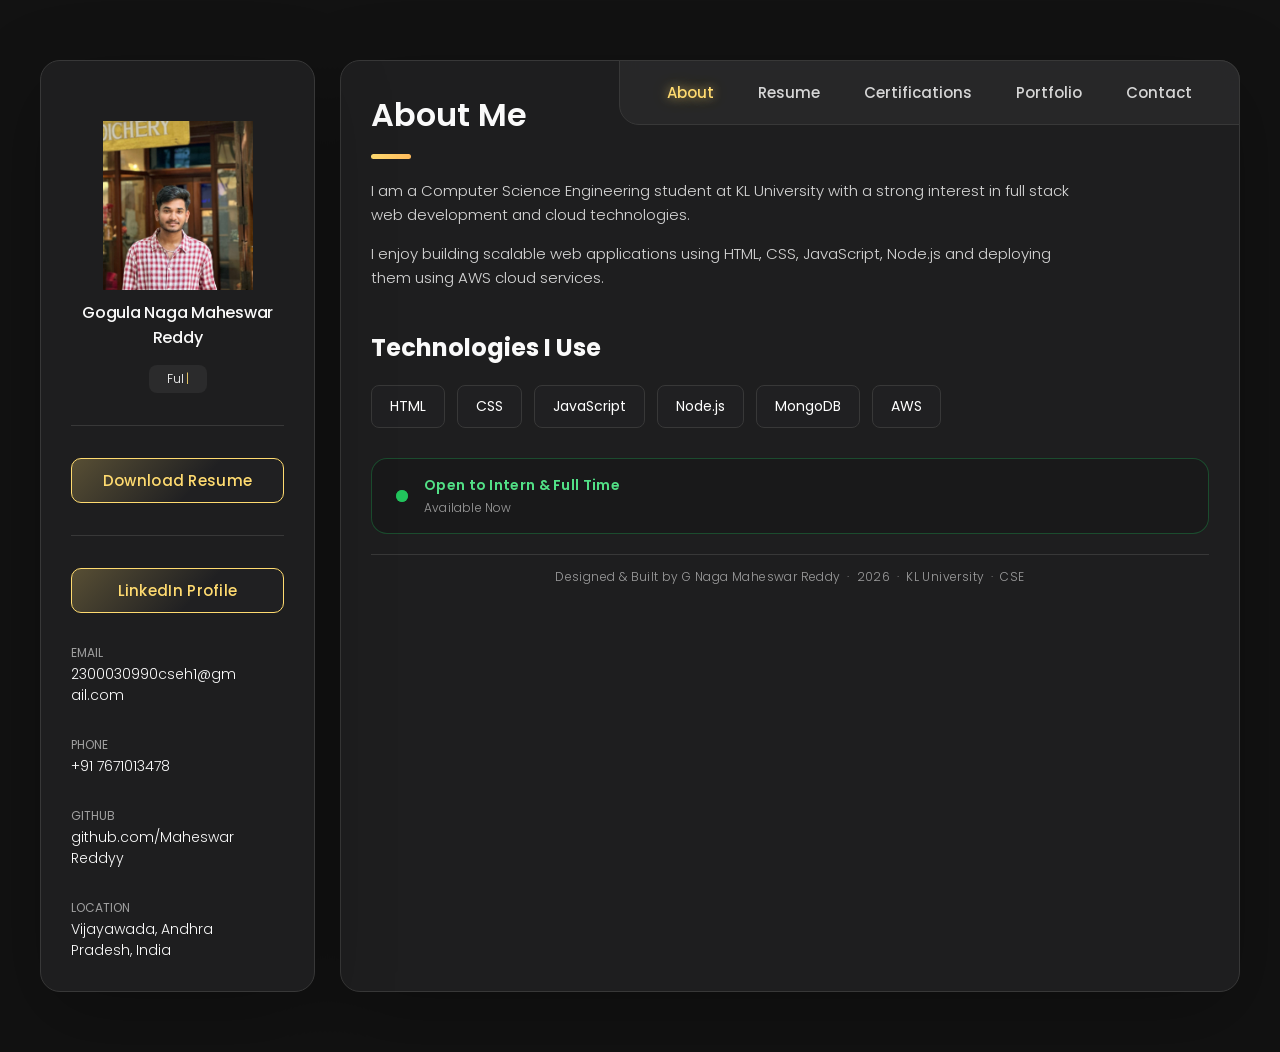
==== index.html @ 282306a0 "Initial portfolio deployment" ====
<!DOCTYPE html>
<html lang="en">

<head>

<meta charset="UTF-8">
<meta name="viewport" content="width=device-width, initial-scale=1.0">

<title>Gogula Naga Maheswar Reddy | Portfolio</title>

<link rel="stylesheet" href="./assets/css/style.css">

<link href="https://fonts.googleapis.com/css2?family=Poppins:wght@300;400;500;600&display=swap" rel="stylesheet">

</head>

<body>

<main>

<aside class="sidebar" data-sidebar>

<div class="sidebar-info">

<figure class="avatar-box">
<img src="./assets/images/Mahi00.png" width="120">
</figure>

<div class="info-content">

<h1 class="name">Gogula Naga Maheswar Reddy</h1>

<p class="title">Full Stack Developer | Exploring Cloud Technologies</p>

</div>

<button class="info_more-btn" data-sidebar-btn>
<span>Show Contacts</span>
</button>

</div>

<div class="sidebar-info_more">

<div class="separator"></div>

<a href="./MaheswarReddy_Resume.pdf" download class="download-btn">
Download Resume
</a>

<div class="separator"></div>

<a href="https://www.linkedin.com/in/gogula-naga-maheswar-reddy-979177345/"
   target="_blank"
   class="download-btn">
LinkedIn Profile
</a>

<div class="separator"></div>

<ul class="contacts-list">

<li class="contact-item">
<div class="contact-info">
<p class="contact-title">Email</p>
<a href="https://mail.google.com/mail/?view=cm&to=2300030990cseh1@gmail.com"
   target="_blank"
   class="contact-link">
2300030990cseh1@gmail.com
</a>
</div>
</li>

<li class="contact-item">
<div class="contact-info">
<p class="contact-title">Phone</p>
<a href="tel:+917671013478" class="contact-link">
+91 7671013478
</a>
</div>
</li>

<li class="contact-item">
<div class="contact-info">
<p class="contact-title">GitHub</p>
<a href="https://github.com/MaheswarReddyy"
   target="_blank"
   class="contact-link">
github.com/MaheswarReddyy
</a>
</div>
</li>

<li class="contact-item">
<div class="contact-info">
<p class="contact-title">Location</p>
<address>Vijayawada, Andhra Pradesh, India</address>
</div>
</li>

</ul>

</div>

</aside>


<div class="main-content">

<nav class="navbar">

<ul class="navbar-list">

<li class="navbar-item">
<button class="navbar-link active" data-nav-link>About</button>
</li>

<li class="navbar-item">
<button class="navbar-link" data-nav-link>Resume</button>
</li>

<li class="navbar-item">
<button class="navbar-link" data-nav-link>Certifications</button>
</li>

<li class="navbar-item">
<button class="navbar-link" data-nav-link>Portfolio</button>
</li>

<li class="navbar-item">
<button class="navbar-link" data-nav-link>Contact</button>
</li>

</ul>

</nav>


<article class="about active" data-page="about">

<header>
<h2 class="h2 article-title">About Me</h2>
</header>

<section class="about-text">

<p>
I am a Computer Science Engineering student at KL University with a strong
interest in full stack web development and cloud technologies.
</p>

<p>
I enjoy building scalable web applications using HTML, CSS, JavaScript,
Node.js and deploying them using AWS cloud services.
</p>

</section>

<section>

<h3 class="h3 clients-title">Technologies I Use</h3>

<div class="tech-stack">

<a href="https://developer.mozilla.org/en-US/docs/Web/HTML"
   target="_blank" rel="noopener noreferrer"
   class="tech-badge">HTML</a>

<a href="https://developer.mozilla.org/en-US/docs/Web/CSS"
   target="_blank" rel="noopener noreferrer"
   class="tech-badge">CSS</a>

<a href="https://developer.mozilla.org/en-US/docs/Web/JavaScript"
   target="_blank" rel="noopener noreferrer"
   class="tech-badge">JavaScript</a>

<a href="https://nodejs.org/en"
   target="_blank" rel="noopener noreferrer"
   class="tech-badge">Node.js</a>

<a href="https://www.mongodb.com/docs/"
   target="_blank" rel="noopener noreferrer"
   class="tech-badge">MongoDB</a>

<a href="https://aws.amazon.com/"
   target="_blank" rel="noopener noreferrer"
   class="tech-badge">AWS</a>

</div>

</section>

<div class="availability-badge">
  <span class="badge-dot"></span>
  <div class="badge-text">
    <strong>Open to Intern & Full Time</strong>
    <span>Available Now</span>
  </div>
</div>

<p class="portfolio-credit">
  Designed & Built by G Naga Maheswar Reddy &nbsp;·&nbsp; 2026 &nbsp;·&nbsp; KL University &nbsp;·&nbsp; CSE
</p>

</article>


<article class="resume" data-page="resume">

<header>
<h2 class="h2 article-title">Education</h2>
</header>

<section class="timeline">

<ol class="timeline-list">

<li class="timeline-item">

<h4 class="h4 timeline-item-title">
B.Tech in Computer Science Engineering
</h4>

<span>KL University | 2023 — 2027</span>

<p class="timeline-text">
CGPA: 8.8
</p>

</li>

<li class="timeline-item">

<h4 class="h4 timeline-item-title">
Intermediate (MPC)
</h4>

<span>Sarada Educational Institution | 2023</span>

<p class="timeline-text">
Score: 8.91
</p>

</li>

</ol>

</section>

<section class="skill">

<h3 class="h3 skills-title">Skills</h3>

<ul class="skills-list content-card">

<li class="skills-item">
<div class="title-wrapper">
<h5 class="h5">HTML</h5>
<data value="90">90%</data>
</div>
<div class="skill-progress-bg">
<div class="skill-progress-fill" style="width: 90%;"></div>
</div>
</li>

<li class="skills-item">
<div class="title-wrapper">
<h5 class="h5">C</h5>
<data value="85">85%</data>
</div>
<div class="skill-progress-bg">
<div class="skill-progress-fill" style="width: 85%;"></div>
</div>
</li>

<li class="skills-item">
<div class="title-wrapper">
<h5 class="h5">Python</h5>
<data value="80">80%</data>
</div>
<div class="skill-progress-bg">
<div class="skill-progress-fill" style="width: 80%;"></div>
</div>
</li>

<li class="skills-item">
<div class="title-wrapper">
<h5 class="h5">JavaScript</h5>
<data value="85">85%</data>
</div>
<div class="skill-progress-bg">
<div class="skill-progress-fill" style="width: 85%;"></div>
</div>
</li>

<li class="skills-item">
<div class="title-wrapper">
<h5 class="h5">Node.js</h5>
<data value="75">75%</data>
</div>
<div class="skill-progress-bg">
<div class="skill-progress-fill" style="width: 75%;"></div>
</div>
</li>

<li class="skills-item">
<div class="title-wrapper">
<h5 class="h5">AWS</h5>
<data value="70">70%</data>
</div>
<div class="skill-progress-bg">
<div class="skill-progress-fill" style="width: 70%;"></div>
</div>
</li>

</ul>

</section>

<section class="languages">

<h3 class="h3 languages-title">Languages</h3>

<ul class="languages-list">

<li class="languages-item">
<div class="languages-info">
<h5 class="h5">Telugu</h5>
<span class="languages-level native">Native</span>
</div>
<div class="languages-bar-bg">
<div class="languages-bar-fill" style="width: 100%;"></div>
</div>
</li>

<li class="languages-item">
<div class="languages-info">
<h5 class="h5">English</h5>
<span class="languages-level professional">Professional</span>
</div>
<div class="languages-bar-bg">
<div class="languages-bar-fill" style="width: 85%;"></div>
</div>
</li>

<li class="languages-item">
<div class="languages-info">
<h5 class="h5">Hindi</h5>
<span class="languages-level conversational">Conversational</span>
</div>
<div class="languages-bar-bg">
<div class="languages-bar-fill" style="width: 65%;"></div>
</div>
</li>

</ul>

</section>

</article>


<article class="certifications-page" data-page="certifications">

<header>
<h2 class="h2 article-title">Certifications</h2>
</header>

<section class="certifications">

<ul class="certifications-list">

<li class="certifications-item">
<a href="https://learn.mongodb.com/c/wriYOFHZSfiKclGloTaRVg"
   target="_blank"
   rel="noopener noreferrer"
   class="certifications-link">
<div class="certifications-content">
<h5 class="h5">MongoDB Certified Associate Developer</h5>
<p>MongoDB Inc</p>
</div>
<span class="cert-arrow">↗</span>
</a>
</li>

<li class="certifications-item">
<a href="https://brm-certview.oracle.com/ords/certview/ecertificate?ssn=OC7493616&trackId=OCI25CAA&key=04dfd6ec64285147a8edacaf08b54b22c7f895b3"
   target="_blank"
   rel="noopener noreferrer"
   class="certifications-link">
<div class="certifications-content">
<h5 class="h5">Oracle Cloud Infrastructure 2025 Certified Architect Associate</h5>
<p>Oracle</p>
</div>
<span class="cert-arrow">↗</span>
</a>
</li>

<li class="certifications-item">
<a href="https://brm-certview.oracle.com/ords/certview/ecertificate?ssn=OC7493616&trackId=OCID25CP&key=7ac93e998449a8b215b1d3fdf01529be905aacb7"
   target="_blank"
   rel="noopener noreferrer"
   class="certifications-link">
<div class="certifications-content">
<h5 class="h5">Oracle Cloud Infrastructure 2025 Certified Developer Professional</h5>
<p>Oracle</p>
</div>
<span class="cert-arrow">↗</span>
</a>
</li>

<li class="certifications-item">
<a href="https://www.credly.com/badges/5ee2d0c9-d0f5-4989-8287-e46aab897b1c/linked_in_profile"
   target="_blank"
   rel="noopener noreferrer"
   class="certifications-link">
<div class="certifications-content">
<h5 class="h5">Multicloud Network Associate</h5>
<p>Aviatrix Certified Engineer</p>
</div>
<span class="cert-arrow">↗</span>
</a>
</li>

<li class="certifications-item">
<a href="./certifications/LinguaSkills.pdf"
   target="_blank"
   rel="noopener noreferrer"
   class="certifications-link">
<div class="certifications-content">
<h5 class="h5">Cambridge Linguaskill English Test (CEFR B2)</h5>
<p>Cambridge English</p>
</div>
<span class="cert-arrow">↗</span>
</a>
</li>

</ul>

</section>

</article>


<article class="portfolio" data-page="portfolio">

<header>
<h2 class="h2 article-title">Portfolio</h2>
</header>

<section class="projects">

<ul class="project-list">

<li class="project-item active">
<a href="https://github.com/MaheswarReddyy/online-art-gallery"
   target="_blank"
   rel="noopener noreferrer">
<figure class="project-img">
<img src="./assets/images/project-1.jpg" alt="Online Art Gallery">
</figure>
<h3 class="project-title">
Online Art Gallery Web Application
</h3>
<p class="project-category">
Web Development
</p>
<span class="project-github-link">View on GitHub ↗</span>
</a>
</li>

<li class="project-item active">
<a href="https://github.com/MaheswarReddyy/aws-cloudfront-optimization"
   target="_blank"
   rel="noopener noreferrer">
<figure class="project-img">
<img src="./assets/images/project-2.jpg" alt="AWS CloudFront">
</figure>
<h3 class="project-title">
Static Website Optimization Using AWS CloudFront
</h3>
<p class="project-category">
Cloud
</p>
<span class="project-github-link">View on GitHub ↗</span>
</a>
</li>

<li class="project-item active">
<a href="https://github.com/MaheswarReddyy/portfolio"
   target="_blank"
   rel="noopener noreferrer">
<figure class="project-img">
<img src="./assets/images/project-3.jpg" alt="Portfolio Website">
</figure>
<h3 class="project-title">
Personal Portfolio Website
</h3>
<p class="project-category">
Web Development
</p>
<span class="project-github-link">View on GitHub ↗</span>
</a>
</li>

</ul>

</section>

</article>


<article class="contact" data-page="contact">

<header>
<h2 class="h2 article-title">Contact</h2>
</header>

<section class="mapbox">

<iframe
src="https://www.google.com/maps?q=Vijayawada&output=embed"
loading="lazy">
</iframe>

</section>

<section class="contact-form">

<h3 class="h3 form-title">Contact Form</h3>

<form class="form" data-form>

<div class="input-wrapper">

<input
  type="text"
  name="fullname"
  class="form-input"
  placeholder="Full name"
  required
  data-form-input>

<input
  type="email"
  name="email"
  class="form-input"
  placeholder="Email address"
  required
  data-form-input>

</div>

<textarea
  name="message"
  class="form-input"
  placeholder="Your Message"
  required
  data-form-input></textarea>

<button class="form-btn" type="submit" data-form-btn disabled>
Send Message
</button>

</form>

</section>

</article>

</div>

</main>

<script src="./assets/js/script.js"></script>
<script src="./assets/js/interactions.js"></script>

</body>
</html>
---- assets/css/style.css ----
/*-----------------------------------*\
  #style.css
\*-----------------------------------*/


/**
 * copyright 2022 @codewithsadee
 */


/*-----------------------------------*\
  #CUSTOM PROPERTY
\*-----------------------------------*/

:root {

  --bg-gradient-onyx: linear-gradient(
    to bottom right,
    hsl(240, 1%, 25%) 3%,
    hsl(0, 0%, 19%) 97%
  );
  --bg-gradient-jet: linear-gradient(
    to bottom right,
    hsla(240, 1%, 18%, 0.251) 0%,
    hsla(240, 2%, 11%, 0) 100%
  ), hsl(240, 2%, 13%);
  --bg-gradient-yellow-1: linear-gradient(
    to bottom right,
    hsl(45, 100%, 71%) 0%,
    hsla(36, 100%, 69%, 0) 50%
  );
  --bg-gradient-yellow-2: linear-gradient(
    135deg,
    hsla(45, 100%, 71%, 0.251) 0%,
    hsla(35, 100%, 68%, 0) 59.86%
  ), hsl(240, 2%, 13%);
  --border-gradient-onyx: linear-gradient(
    to bottom right,
    hsl(0, 0%, 25%) 0%,
    hsla(0, 0%, 25%, 0) 50%
  );
  --text-gradient-yellow: linear-gradient(
    to right,
    hsl(45, 100%, 72%),
    hsl(35, 100%, 68%)
  );

  --jet: hsl(0, 0%, 22%);
  --onyx: hsl(240, 1%, 17%);
  --eerie-black-1: hsl(240, 2%, 13%);
  --eerie-black-2: hsl(240, 2%, 12%);
  --smoky-black: hsl(0, 0%, 7%);
  --white-1: hsl(0, 0%, 100%);
  --white-2: hsl(0, 0%, 98%);
  --orange-yellow-crayola: hsl(45, 100%, 72%);
  --vegas-gold: hsl(45, 54%, 58%);
  --light-gray: hsl(0, 0%, 84%);
  --light-gray-70: hsla(0, 0%, 84%, 0.7);
  --bittersweet-shimmer: hsl(0, 43%, 51%);

  --ff-poppins: 'Poppins', sans-serif;

  --fs-1: 24px;
  --fs-2: 18px;
  --fs-3: 17px;
  --fs-4: 16px;
  --fs-5: 15px;
  --fs-6: 14px;
  --fs-7: 13px;
  --fs-8: 11px;

  --fw-300: 300;
  --fw-400: 400;
  --fw-500: 500;
  --fw-600: 600;

  --shadow-1: -4px 8px 24px hsla(0, 0%, 0%, 0.25);
  --shadow-2: 0 16px 30px hsla(0, 0%, 0%, 0.25);
  --shadow-3: 0 16px 40px hsla(0, 0%, 0%, 0.25);
  --shadow-4: 0 25px 50px hsla(0, 0%, 0%, 0.15);
  --shadow-5: 0 24px 80px hsla(0, 0%, 0%, 0.25);

  --transition-1: 0.25s ease;
  --transition-2: 0.5s ease-in-out;

}


/*-----------------------------------*\
  #RESET
\*-----------------------------------*/

*, *::before, *::after {
  margin: 0;
  padding: 0;
  box-sizing: border-box;
}

a { text-decoration: none; }

li { list-style: none; }

img, ion-icon, a, button, time, span { display: block; }

button {
  font: inherit;
  background: none;
  border: none;
  text-align: left;
  cursor: pointer;
}

input, textarea {
  display: block;
  width: 100%;
  background: none;
  font: inherit;
}

::selection {
  background: var(--orange-yellow-crayola);
  color: var(--smoky-black);
}

:focus { outline-color: var(--orange-yellow-crayola); }

html {
  font-family: var(--ff-poppins);
  scroll-behavior: smooth;
}

body {
  background: var(--smoky-black);
  background-size: 400% 400%;
  animation: gradientShift 12s ease infinite;
}

@keyframes gradientShift {
  0%   { background-position: 0% 50%; }
  50%  { background-position: 100% 50%; }
  100% { background-position: 0% 50%; }
}


/*-----------------------------------*\
  #REUSED STYLE
\*-----------------------------------*/

.sidebar,
article {
  background: var(--eerie-black-2);
  border: 1px solid var(--jet);
  border-radius: 20px;
  padding: 15px;
  box-shadow: var(--shadow-1);
  z-index: 1;
}

.separator {
  width: 100%;
  height: 1px;
  background: var(--jet);
  margin: 16px 0;
}

.icon-box {
  position: relative;
  background: var(--border-gradient-onyx);
  width: 30px;
  height: 30px;
  border-radius: 8px;
  display: flex;
  justify-content: center;
  align-items: center;
  font-size: 16px;
  color: var(--orange-yellow-crayola);
  box-shadow: var(--shadow-1);
  z-index: 1;
}

.icon-box::before {
  content: "";
  position: absolute;
  inset: 1px;
  background: var(--eerie-black-1);
  border-radius: inherit;
  z-index: -1;
}

.icon-box ion-icon { --ionicon-stroke-width: 35px; }

article { display: none; }

article.active {
  display: block;
  animation: fadeInPage 0.5s ease forwards;
}

@keyframes fade {
  0% { opacity: 0; }
  100% { opacity: 1; }
}

.h2, .h3, .h4, .h5 {
  color: var(--white-2);
  text-transform: capitalize;
}

.h2 { font-size: var(--fs-1); }
.h3 { font-size: var(--fs-2); }
.h4 { font-size: var(--fs-4); }

.h5 {
  font-size: var(--fs-7);
  font-weight: var(--fw-500);
}

.article-title {
  position: relative;
  padding-bottom: 7px;
}

.article-title::after {
  content: "";
  position: absolute;
  bottom: 0;
  left: 0;
  width: 30px;
  height: 3px;
  background: var(--text-gradient-yellow);
  border-radius: 3px;
}

.has-scrollbar::-webkit-scrollbar {
  width: 5px;
  height: 5px;
}

.has-scrollbar::-webkit-scrollbar-track {
  background: var(--onyx);
  border-radius: 5px;
}

.has-scrollbar::-webkit-scrollbar-thumb {
  background: var(--orange-yellow-crayola);
  border-radius: 5px;
}

.has-scrollbar::-webkit-scrollbar-button { width: 20px; }

.content-card {
  position: relative;
  background: var(--border-gradient-onyx);
  padding: 15px;
  padding-top: 45px;
  border-radius: 14px;
  box-shadow: var(--shadow-2);
  cursor: pointer;
  z-index: 1;
}

.content-card::before {
  content: "";
  position: absolute;
  inset: 1px;
  background: var(--bg-gradient-jet);
  border-radius: inherit;
  z-index: -1;
}


/*-----------------------------------*\
  #MAIN
\*-----------------------------------*/

main {
  margin: 15px 2px;
  margin-bottom: 75px;
  min-width: 259px;
  animation: fadeInPage 0.8s ease forwards;
}

@keyframes fadeInPage {
  from {
    opacity: 0;
    transform: translateY(20px);
  }
  to {
    opacity: 1;
    transform: translateY(0);
  }
}


/*-----------------------------------*\
  #SIDEBAR
\*-----------------------------------*/

.sidebar {
  margin-bottom: 15px;
  max-height: 112px;
  overflow: hidden;
  transition: var(--transition-2);
}

.sidebar.active { max-height: 500px; }

.sidebar-info {
  position: relative;
  display: flex;
  flex-direction: column;
  justify-content: center;
  align-items: center;
  gap: 10px;
  padding: 10px 4px;
}

.avatar-box {
  background: var(--bg-gradient-onyx);
  border-radius: 20px;
  transition: transform 0.4s ease, box-shadow 0.4s ease;
}

.avatar-box:hover {
  transform: scale(1.05);
  box-shadow: 0 0 25px hsla(45, 100%, 72%, 0.3);
}

.info-content {
  width: 100%;
  text-align: center;
  overflow: visible;
}

.info-content .name {
  color: var(--white-2);
  font-size: 12.5px;
  font-weight: var(--fw-500);
  letter-spacing: -0.8px;
  margin-bottom: 8px;
  white-space: nowrap;
  text-align: center;
  width: 100%;
}

.info-content .title {
  color: var(--white-1);
  background: var(--onyx);
  font-size: var(--fs-8);
  font-weight: var(--fw-300);
  white-space: normal;
  word-break: break-word;
  padding: 3px 12px;
  border-radius: 8px;
  display: inline-block;
  max-width: 100%;
  text-align: center;
}

.info_more-btn {
  position: absolute;
  top: -15px;
  right: -15px;
  border-radius: 0 15px;
  font-size: 13px;
  color: var(--orange-yellow-crayola);
  background: var(--border-gradient-onyx);
  padding: 10px;
  box-shadow: var(--shadow-2);
  transition: var(--transition-1);
  z-index: 1;
}

.info_more-btn::before {
  content: "";
  position: absolute;
  inset: 1px;
  border-radius: inherit;
  background: var(--bg-gradient-jet);
  transition: var(--transition-1);
  z-index: -1;
}

.info_more-btn:hover,
.info_more-btn:focus { background: var(--bg-gradient-yellow-1); }

.info_more-btn:hover::before,
.info_more-btn:focus::before { background: var(--bg-gradient-yellow-2); }

.info_more-btn span { display: none; }

.sidebar-info_more {
  opacity: 0;
  visibility: hidden;
  transition: var(--transition-2);
  padding: 0 4px;
}

.sidebar.active .sidebar-info_more {
  opacity: 1;
  visibility: visible;
}

.contacts-list {
  display: grid;
  grid-template-columns: 1fr;
  gap: 12px;
}

.contact-item {
  min-width: 100%;
  display: flex;
  flex-direction: column;
  align-items: flex-start;
  gap: 2px;
  transition: transform 0.25s ease;
}

.contact-item:hover {
  transform: translateX(4px);
}

.contact-info {
  max-width: 100%;
  width: 100%;
}

.contact-title {
  color: var(--light-gray-70);
  font-size: 9px;
  text-transform: uppercase;
  letter-spacing: 0.5px;
  margin-bottom: 2px;
}

.contact-info :is(.contact-link, time, address) {
  color: var(--white-2);
  font-size: 12px;
  white-space: normal;
  word-break: break-word;
  overflow: visible;
}

.contact-info address { font-style: normal; }

.social-list {
  display: flex;
  justify-content: flex-start;
  align-items: center;
  gap: 15px;
  padding-bottom: 4px;
  padding-left: 7px;
}

.social-item .social-link {
  color: var(--light-gray-70);
  font-size: 18px;
}

.social-item .social-link:hover { color: var(--light-gray); }


/*-----------------------------------*\
  #NAVBAR
\*-----------------------------------*/

.navbar {
  position: fixed;
  bottom: 0;
  left: 0;
  width: 100%;
  background: hsla(240, 1%, 17%, 0.75);
  backdrop-filter: blur(10px);
  border: 1px solid var(--jet);
  border-radius: 12px 12px 0 0;
  box-shadow: var(--shadow-2);
  z-index: 5;
  transition: background 0.3s ease, box-shadow 0.3s ease;
  overflow: visible;
}

.navbar.scrolled {
  background: hsla(240, 1%, 17%, 0.95);
  box-shadow: 0 -4px 20px hsla(0, 0%, 0%, 0.4);
}

.navbar-list {
  display: flex;
  flex-wrap: wrap;
  justify-content: center;
  align-items: center;
  padding: 0 10px;
  overflow: visible;
}

.navbar-link {
  color: var(--light-gray);
  font-size: var(--fs-8);
  padding: 20px 7px;
  overflow: visible;
  transition: color 0.3s ease,
              transform 0.2s ease,
              box-shadow 0.3s ease,
              text-shadow 0.3s ease;
}

.navbar-link:not(.active):hover,
.navbar-link:not(.active):focus {
  color: var(--orange-yellow-crayola);
  transform: translateY(-2px);
  text-shadow: 0 0 12px hsla(45, 100%, 72%, 0.6),
               0 0 24px hsla(45, 100%, 72%, 0.3);
}

.navbar-link.active {
  color: var(--orange-yellow-crayola);
  transform: translateY(0);
  text-shadow: 0 0 10px hsla(45, 100%, 72%, 0.6),
               0 0 20px hsla(45, 100%, 72%, 0.3);
}

.navbar-link:not(.active) {
  color: var(--light-gray);
  text-shadow: none;
}


/*-----------------------------------*\
  #ABOUT
\*-----------------------------------*/

.about .article-title { margin-bottom: 15px; }

.about-text {
  color: var(--light-gray);
  font-size: var(--fs-6);
  font-weight: var(--fw-300);
  line-height: 1.6;
  max-width: 700px;
}

.about-text p { margin-bottom: 15px; }

.service { margin-bottom: 35px; }

.service-title { margin-bottom: 20px; }

.service-list {
  display: grid;
  grid-template-columns: 1fr;
  gap: 20px;
}

.service-item {
  position: relative;
  background: var(--border-gradient-onyx);
  padding: 20px;
  border-radius: 14px;
  box-shadow: var(--shadow-2);
  z-index: 1;
}

.service-item::before {
  content: "";
  position: absolute;
  inset: 1px;
  background: var(--bg-gradient-jet);
  border-radius: inherit;
  z-index: -1;
}

.service-icon-box { margin-bottom: 10px; }

.service-icon-box img { margin: auto; }

.service-content-box { text-align: center; }

.service-item-title { margin-bottom: 7px; }

.service-item-text {
  color: var(--light-gray);
  font-size: var(--fs-6);
  font-weight: var(--fw-3);
  line-height: 1.6;
}

.testimonials { margin-bottom: 30px; }

.testimonials-title { margin-bottom: 20px; }

.testimonials-list {
  display: flex;
  justify-content: flex-start;
  align-items: flex-start;
  gap: 15px;
  margin: 0 -15px;
  padding: 25px 15px;
  padding-bottom: 35px;
  overflow-x: auto;
  scroll-behavior: smooth;
  overscroll-behavior-inline: contain;
  scroll-snap-type: inline mandatory;
}

.testimonials-item {
  min-width: 100%;
  scroll-snap-align: center;
}

.testimonials-avatar-box {
  position: absolute;
  top: 0;
  left: 0;
  transform: translate(15px, -25px);
  background: var(--bg-gradient-onyx);
  border-radius: 14px;
  box-shadow: var(--shadow-1);
}

.testimonials-item-title { margin-bottom: 7px; }

.testimonials-text {
  color: var(--light-gray);
  font-size: var(--fs-6);
  font-weight: var(--fw-300);
  line-height: 1.6;
  display: -webkit-box;
  line-clamp: 4;
  -webkit-line-clamp: 4;
  -webkit-box-orient: vertical;
  overflow: hidden;
}

.modal-container {
  position: fixed;
  top: 0;
  left: 0;
  width: 100%;
  height: 100%;
  display: flex;
  justify-content: center;
  align-items: center;
  overflow-y: auto;
  overscroll-behavior: contain;
  z-index: 20;
  pointer-events: none;
  visibility: hidden;
}

.modal-container::-webkit-scrollbar { display: none; }

.modal-container.active {
  pointer-events: all;
  visibility: visible;
}

.overlay {
  position: fixed;
  top: 0;
  left: 0;
  width: 100%;
  height: 100vh;
  background: hsl(0, 0%, 5%);
  opacity: 0;
  visibility: hidden;
  pointer-events: none;
  z-index: 1;
  transition: var(--transition-1);
}

.overlay.active {
  opacity: 0.8;
  visibility: visible;
  pointer-events: all;
}

.testimonials-modal {
  background: var(--eerie-black-2);
  position: relative;
  padding: 15px;
  margin: 15px 12px;
  border: 1px solid var(--jet);
  border-radius: 14px;
  box-shadow: var(--shadow-5);
  transform: scale(1.2);
  opacity: 0;
  transition: var(--transition-1);
  z-index: 2;
}

.modal-container.active .testimonials-modal {
  transform: scale(1);
  opacity: 1;
}

.modal-close-btn {
  position: absolute;
  top: 15px;
  right: 15px;
  background: var(--onyx);
  border-radius: 8px;
  width: 32px;
  height: 32px;
  display: flex;
  justify-content: center;
  align-items: center;
  color: var(--white-2);
  font-size: 18px;
  opacity: 0.7;
}

.modal-close-btn:hover,
.modal-close-btn:focus { opacity: 1; }

.modal-close-btn ion-icon { --ionicon-stroke-width: 50px; }

.modal-avatar-box {
  background: var(--bg-gradient-onyx);
  width: max-content;
  border-radius: 14px;
  margin-bottom: 15px;
  box-shadow: var(--shadow-2);
}

.modal-img-wrapper > img { display: none; }

.modal-title { margin-bottom: 4px; }

.modal-content time {
  font-size: var(--fs-6);
  color: var(--light-gray-70);
  font-weight: var(--fw-300);
  margin-bottom: 10px;
}

.modal-content p {
  color: var(--light-gray);
  font-size: var(--fs-6);
  font-weight: var(--fw-300);
  line-height: 1.6;
}

.clients { margin-bottom: 15px; }

.clients-list { display: none; }

.clients-item {
  min-width: 50%;
  scroll-snap-align: start;
}

.clients-item img {
  width: 100%;
  filter: grayscale(1);
  transition: var(--transition-1);
}

.clients-item img:hover { filter: grayscale(0); }


/*-----------------------------------*\
  #RESUME
\*-----------------------------------*/

.article-title { margin-bottom: 30px; }

.timeline { margin-bottom: 30px; }

.timeline .title-wrapper {
  display: flex;
  align-items: center;
  gap: 15px;
  margin-bottom: 25px;
}

.timeline-list {
  font-size: var(--fs-6);
  margin-left: 45px;
}

.timeline-item {
  position: relative;
  transition: transform 0.25s ease;
}

.timeline-item:hover {
  transform: translateX(6px);
}

.timeline-item:not(:last-child) { margin-bottom: 20px; }

.timeline-item-title {
  font-size: var(--fs-6);
  line-height: 1.3;
  margin-bottom: 7px;
}

.timeline-list span {
  color: var(--vegas-gold);
  font-weight: var(--fw-400);
  line-height: 1.6;
}

.timeline-item:not(:last-child)::before {
  content: "";
  position: absolute;
  top: -25px;
  left: -30px;
  width: 1px;
  height: calc(100% + 50px);
  background: var(--jet);
}

.timeline-item::after {
  content: "";
  position: absolute;
  top: 5px;
  left: -33px;
  height: 6px;
  width: 6px;
  background: var(--text-gradient-yellow);
  border-radius: 50%;
  box-shadow: 0 0 0 4px var(--jet);
}

.timeline-text {
  color: var(--light-gray);
  font-weight: var(--fw-300);
  line-height: 1.6;
}

.skills-title { margin-bottom: 20px; }

.skills-list { padding: 20px; }

.skills-item:not(:last-child) { margin-bottom: 15px; }

.skill .title-wrapper {
  display: flex;
  align-items: center;
  gap: 5px;
  margin-bottom: 8px;
}

.skill .title-wrapper data {
  color: var(--light-gray);
  font-size: var(--fs-7);
  font-weight: var(--fw-300);
}

.skill-progress-bg {
  background: var(--jet);
  width: 100%;
  height: 8px;
  border-radius: 10px;
}

.skill-progress-fill {
  background: var(--text-gradient-yellow);
  height: 100%;
  border-radius: inherit;
  width: 0% !important;
  transition: width 1.2s ease !important;
}

.skill-progress-fill.animate {
  width: var(--target-width) !important;
}


/*-----------------------------------*\
  #PORTFOLIO
\*-----------------------------------*/

.filter-list { display: none; }

.filter-select-box {
  position: relative;
  margin-bottom: 25px;
}

.filter-select {
  background: var(--eerie-black-2);
  color: var(--light-gray);
  display: flex;
  justify-content: space-between;
  align-items: center;
  width: 100%;
  padding: 12px 16px;
  border: 1px solid var(--jet);
  border-radius: 14px;
  font-size: var(--fs-6);
  font-weight: var(--fw-300);
}

.filter-select.active .select-icon { transform: rotate(0.5turn); }

.select-list {
  background: var(--eerie-black-2);
  position: absolute;
  top: calc(100% + 6px);
  width: 100%;
  padding: 6px;
  border: 1px solid var(--jet);
  border-radius: 14px;
  z-index: 2;
  opacity: 0;
  visibility: hidden;
  pointer-events: none;
  transition: 0.15s ease-in-out;
}

.filter-select.active + .select-list {
  opacity: 1;
  visibility: visible;
  pointer-events: all;
}

.select-item button {
  background: var(--eerie-black-2);
  color: var(--light-gray);
  font-size: var(--fs-6);
  font-weight: var(--fw-300);
  text-transform: capitalize;
  width: 100%;
  padding: 8px 10px;
  border-radius: 8px;
}

.select-item button:hover { --eerie-black-2: hsl(240, 2%, 20%); }

.project-list {
  display: grid;
  grid-template-columns: 1fr;
  gap: 30px;
  margin-bottom: 10px;
  align-items: start;
}

.project-item { display: none; }

.project-item.active {
  display: flex;
  flex-direction: column;
  animation: scaleUp 0.25s ease forwards;
  transition: transform 0.3s ease, box-shadow 0.3s ease;
}

.project-item:hover {
  transform: translateY(-8px);
  box-shadow: 0 20px 40px hsla(0, 0%, 0%, 0.4);
}

@keyframes scaleUp {
  0% { transform: scale(0.5); }
  100% { transform: scale(1); }
}

.project-item > a {
  width: 100%;
  display: flex;
  flex-direction: column;
  height: 100%;
}

.project-img {
  position: relative;
  width: 100%;
  height: 200px;
  border-radius: 16px;
  overflow: hidden;
  margin-bottom: 15px;
}

.project-img::before {
  content: "";
  position: absolute;
  top: 0;
  left: 0;
  width: 100%;
  height: 100%;
  background: transparent;
  z-index: 1;
  transition: var(--transition-1);
}

.project-item > a:hover .project-img::before { background: hsla(0, 0%, 0%, 0.5); }

.project-item-icon-box {
  --scale: 0.8;
  background: var(--jet);
  color: var(--orange-yellow-crayola);
  position: absolute;
  top: 50%;
  left: 50%;
  transform: translate(-50%, -50%) scale(var(--scale));
  font-size: 20px;
  padding: 18px;
  border-radius: 12px;
  opacity: 0;
  z-index: 1;
  transition: var(--transition-1);
}

.project-item > a:hover .project-item-icon-box {
  --scale: 1;
  opacity: 1;
}

.project-item-icon-box ion-icon { --ionicon-stroke-width: 50px; }

.project-img img {
  width: 100%;
  height: 100%;
  object-fit: cover;
  transition: var(--transition-1);
}

.project-item > a:hover img { transform: scale(1.1); }

.project-title,
.project-category { margin-left: 10px; }

.project-title {
  color: var(--white-2);
  font-size: var(--fs-5);
  font-weight: var(--fw-400);
  text-transform: capitalize;
  line-height: 1.3;
}

.project-category {
  color: var(--light-gray-70);
  font-size: var(--fs-6);
  font-weight: var(--fw-300);
}


/*-----------------------------------*\
  #BLOG
\*-----------------------------------*/

.blog-posts { margin-bottom: 10px; }

.blog-posts-list {
  display: grid;
  grid-template-columns: 1fr;
  gap: 20px;
}

.blog-post-item > a {
  position: relative;
  background: var(--border-gradient-onyx);
  height: 100%;
  box-shadow: var(--shadow-4);
  border-radius: 16px;
  z-index: 1;
}

.blog-post-item > a::before {
  content: "";
  position: absolute;
  inset: 1px;
  border-radius: inherit;
  background: var(--eerie-black-1);
  z-index: -1;
}

.blog-banner-box {
  width: 100%;
  height: 200px;
  border-radius: 12px;
  overflow: hidden;
}

.blog-banner-box img {
  width: 100%;
  height: 100%;
  object-fit: cover;
  transition: var(--transition-1);
}

.blog-post-item > a:hover .blog-banner-box img { transform: scale(1.1); }

.blog-content { padding: 15px; }

.blog-meta {
  display: flex;
  justify-content: flex-start;
  align-items: center;
  gap: 7px;
  margin-bottom: 10px;
}

.blog-meta :is(.blog-category, time) {
  color: var(--light-gray-70);
  font-size: var(--fs-6);
  font-weight: var(--fw-300);
}

.blog-meta .dot {
  background: var(--light-gray-70);
  width: 4px;
  height: 4px;
  border-radius: 4px;
}

.blog-item-title {
  margin-bottom: 10px;
  line-height: 1.3;
  transition: var(--transition-1);
}

.blog-post-item > a:hover .blog-item-title { color: var(--orange-yellow-crayola); }

.blog-text {
  color: var(--light-gray);
  font-size: var(--fs-6);
  font-weight: var(--fw-300);
  line-height: 1.6;
}


/*-----------------------------------*\
  #CONTACT
\*-----------------------------------*/

.mapbox {
  position: relative;
  height: 250px;
  width: 100%;
  border-radius: 16px;
  margin-bottom: 30px;
  border: 1px solid var(--jet);
  overflow: hidden;
}

.mapbox figure { height: 100%; }

.mapbox iframe {
  width: 100%;
  height: 100%;
  border: none;
  filter: grayscale(1) invert(1);
}

.contact-form { margin-bottom: 10px; }

.form-title { margin-bottom: 20px; }

.input-wrapper {
  display: grid;
  grid-template-columns: 1fr;
  gap: 25px;
  margin-bottom: 25px;
}

.form-input {
  color: var(--white-2);
  font-size: var(--fs-6);
  font-weight: var(--fw-400);
  padding: 13px 20px;
  border: 1px solid var(--jet);
  border-radius: 14px;
  outline: none;
}

.form-input::placeholder { font-weight: var(--fw-500); }

.form-input:focus { border-color: var(--orange-yellow-crayola); }

textarea.form-input {
  min-height: 100px;
  height: 120px;
  max-height: 200px;
  resize: vertical;
  margin-bottom: 25px;
}

textarea.form-input::-webkit-resizer { display: none; }

.form-input:focus:invalid { border-color: var(--bittersweet-shimmer); }

.form-btn {
  position: relative;
  width: 100%;
  background: var(--border-gradient-onyx);
  color: var(--orange-yellow-crayola);
  display: flex;
  justify-content: center;
  align-items: center;
  gap: 10px;
  padding: 13px 20px;
  border-radius: 14px;
  font-size: var(--fs-6);
  text-transform: capitalize;
  box-shadow: var(--shadow-3);
  z-index: 1;
  transition: transform 0.3s ease,
              box-shadow 0.3s ease,
              background var(--transition-1);
}

.form-btn::before {
  content: "";
  position: absolute;
  inset: 1px;
  background: var(--bg-gradient-jet);
  border-radius: inherit;
  z-index: -1;
  transition: var(--transition-1);
}

.form-btn ion-icon { font-size: 16px; }

.form-btn:hover {
  background: var(--bg-gradient-yellow-1);
  transform: scale(1.02);
  box-shadow: 0 0 20px hsla(45, 100%, 72%, 0.3);
}

.form-btn:hover::before { background: var(--bg-gradient-yellow-2); }

.form-btn:disabled {
  opacity: 0.7;
  cursor: not-allowed;
}

.form-btn:disabled:hover { background: var(--border-gradient-onyx); }

.form-btn:disabled:hover::before { background: var(--bg-gradient-jet); }


/*-----------------------------------*\
  #RESPONSIVE
\*-----------------------------------*/

@media (min-width: 450px) {

  .clients-item { min-width: calc(33.33% - 10px); }

  .project-img,
  .blog-banner-box { height: auto; }

}


@media (min-width: 580px) {

  :root {
    --fs-1: 32px;
    --fs-2: 24px;
    --fs-3: 26px;
    --fs-4: 18px;
    --fs-6: 15px;
    --fs-7: 15px;
    --fs-8: 12px;
  }

  .sidebar, article {
    width: 520px;
    margin-inline: auto;
    padding: 30px;
  }

  .article-title {
    font-weight: var(--fw-600);
    padding-bottom: 15px;
  }

  .article-title::after {
    width: 40px;
    height: 5px;
  }

  .icon-box {
    width: 48px;
    height: 48px;
    border-radius: 12px;
    font-size: 18px;
  }

  main {
    margin-top: 60px;
    margin-bottom: 100px;
  }

  .sidebar {
    max-height: 200px;
    margin-bottom: 30px;
  }

  .sidebar.active { max-height: 650px; }

  .sidebar-info {
    flex-direction: row;
    align-items: center;
    gap: 25px;
    padding: 0;
  }

  .avatar-box { border-radius: 30px; }

  .avatar-box img { width: 120px; }

  .info-content { text-align: left; }

  .info-content .name {
    font-size: 20px;
    letter-spacing: -0.25px;
    white-space: normal;
    word-break: break-word;
    text-align: left;
    margin-bottom: 15px;
  }

  .info-content .title {
    padding: 5px 18px;
    text-align: left;
  }

  .info_more-btn {
    top: -30px;
    right: -30px;
    padding: 10px 15px;
  }

  .info_more-btn span {
    display: block;
    font-size: var(--fs-8);
  }

  .info_more-btn ion-icon { display: none; }

  .separator { margin: 32px 0; }

  .contacts-list {
    gap: 20px;
    grid-template-columns: 1fr;
  }

  .contact-item {
    flex-direction: row;
    align-items: center;
    gap: 16px;
  }

  .contact-info {
    max-width: calc(100% - 64px);
    width: calc(100% - 64px);
  }

  .contact-title {
    font-size: var(--fs-8);
    letter-spacing: 0;
  }

  .contact-info :is(.contact-link, time, address) {
    font-size: var(--fs-7);
    word-break: break-word;
  }

  .sidebar-info_more { padding: 0; }

  .navbar { border-radius: 20px 20px 0 0; }

  .navbar-list { gap: 20px; }

  .navbar-link { --fs-8: 14px; }

  .about .article-title { margin-bottom: 20px; }

  .about-text { margin-bottom: 40px; }

  .service-item {
    display: flex;
    justify-content: flex-start;
    align-items: flex-start;
    gap: 18px;
    padding: 30px;
  }

  .service-icon-box {
    margin-bottom: 0;
    margin-top: 5px;
  }

  .service-content-box { text-align: left; }

  .testimonials-title { margin-bottom: 25px; }

  .testimonials-list {
    gap: 30px;
    margin: 0 -30px;
    padding: 30px;
    padding-bottom: 35px;
  }

  .content-card {
    padding: 30px;
    padding-top: 25px;
  }

  .testimonials-avatar-box {
    transform: translate(30px, -30px);
    border-radius: 20px;
  }

  .testimonials-avatar-box img { width: 80px; }

  .testimonials-item-title {
    margin-bottom: 10px;
    margin-left: 95px;
  }

  .testimonials-text {
    line-clamp: 2;
    -webkit-line-clamp: 2;
  }

  .modal-container { padding: 20px; }

  .testimonials-modal {
    display: flex;
    justify-content: flex-start;
    align-items: stretch;
    gap: 25px;
    padding: 30px;
    border-radius: 20px;
  }

  .modal-img-wrapper {
    display: flex;
    flex-direction: column;
    align-items: center;
  }

  .modal-avatar-box {
    border-radius: 18px;
    margin-bottom: 0;
  }

  .modal-avatar-box img { width: 65px; }

  .modal-img-wrapper > img {
    display: block;
    flex-grow: 1;
    width: 35px;
  }

  .timeline-list { margin-left: 65px; }

  .timeline-item:not(:last-child)::before { left: -40px; }

  .timeline-item::after {
    height: 8px;
    width: 8px;
    left: -43px;
  }

  .skills-item:not(:last-child) { margin-bottom: 25px; }

  .project-img, .blog-banner-box { border-radius: 16px; }

  .blog-posts-list { gap: 30px; }

  .blog-content { padding: 25px; }

  .mapbox {
    height: 380px;
    border-radius: 18px;
  }

  .input-wrapper {
    gap: 30px;
    margin-bottom: 30px;
  }

  .form-input { padding: 15px 20px; }

  textarea.form-input { margin-bottom: 30px; }

  .form-btn {
    --fs-6: 16px;
    padding: 16px 20px;
  }

  .form-btn ion-icon { font-size: 18px; }

}


@media (min-width: 768px) {

  .sidebar, article { width: 700px; }

  .has-scrollbar::-webkit-scrollbar-button { width: 100px; }

  .contacts-list {
    grid-template-columns: 1fr 1fr;
    gap: 30px 15px;
  }

  .navbar-link { --fs-8: 15px; }

  .testimonials-modal {
    gap: 35px;
    max-width: 680px;
  }

  .modal-avatar-box img { width: 80px; }

  .article-title { padding-bottom: 20px; }

  .filter-select-box { display: none; }

  .filter-list {
    display: flex;
    justify-content: flex-start;
    align-items: center;
    gap: 25px;
    padding-left: 5px;
    margin-bottom: 30px;
  }

  .filter-item button {
    color: var(--light-gray);
    font-size: var(--fs-5);
    transition: var(--transition-1);
  }

  .filter-item button:hover { color: var(--light-gray-70); }

  .filter-item button.active { color: var(--orange-yellow-crayola); }

  .project-list, .blog-posts-list { grid-template-columns: 1fr 1fr; }

  .input-wrapper { grid-template-columns: 1fr 1fr; }

  .form-btn {
    width: max-content;
    margin-left: auto;
  }

}


@media (min-width: 1024px) {

  :root {
    --shadow-1: -4px 8px 24px hsla(0, 0%, 0%, 0.125);
    --shadow-2: 0 16px 30px hsla(0, 0%, 0%, 0.125);
    --shadow-3: 0 16px 40px hsla(0, 0%, 0%, 0.125);
  }

  .sidebar, article {
    width: 950px;
    box-shadow: var(--shadow-5);
  }

  main { margin-bottom: 60px; }

  .main-content {
    position: relative;
    width: max-content;
    margin: auto;
  }

  .navbar {
    position: absolute;
    bottom: auto;
    top: 0;
    left: auto;
    right: 0;
    width: max-content;
    border-radius: 0 20px;
    padding: 0 20px;
    box-shadow: none;
  }

  .navbar-list {
    gap: 30px;
    padding: 0 20px;
  }

  .navbar-link { font-weight: var(--fw-500); }

  .service-list {
    grid-template-columns: 1fr 1fr;
    gap: 20px 25px;
  }

  .testimonials-item { min-width: calc(50% - 15px); }

  .clients-item { min-width: calc(25% - 38px); }

  .project-list { grid-template-columns: repeat(3, 1fr); }

  .blog-banner-box { height: 230px; }

}


@media (min-width: 1250px) {

  body::-webkit-scrollbar { width: 20px; }

  body::-webkit-scrollbar-track { background: var(--smoky-black); }

  body::-webkit-scrollbar-thumb {
    border: 5px solid var(--smoky-black);
    background: hsla(0, 0%, 100%, 0.1);
    border-radius: 20px;
    box-shadow: inset 1px 1px 0 hsla(0, 0%, 100%, 0.11),
                inset -1px -1px 0 hsla(0, 0%, 100%, 0.11);
  }

  body::-webkit-scrollbar-thumb:hover { background: hsla(0, 0%, 100%, 0.15); }

  body::-webkit-scrollbar-button { height: 60px; }

  .sidebar, article { width: auto; }

  article { min-height: 100%; }

  main {
    max-width: 1200px;
    margin-inline: auto;
    display: flex;
    justify-content: center;
    align-items: stretch;
    gap: 25px;
  }

  .main-content {
    min-width: 75%;
    width: 75%;
    margin: 0;
  }

  .sidebar {
    position: sticky;
    top: 60px;
    max-height: max-content;
    height: 100%;
    margin-bottom: 0;
    padding-top: 60px;
    z-index: 1;
  }

  .sidebar-info {
    flex-direction: column;
    align-items: center;
    padding: 0;
    gap: 10px;
  }

  .avatar-box img { width: 150px; }

  .info-content { text-align: center; }

  .info-content .name {
    font-size: 16px;
    white-space: normal;
    word-break: break-word;
    text-align: center;
    letter-spacing: -0.25px;
  }

  .info-content .title { margin: auto; }

  .info_more-btn { display: none; }

  .sidebar-info_more {
    opacity: 1;
    visibility: visible;
    padding: 0;
  }

  .contacts-list { grid-template-columns: 1fr; }

  .contact-item {
    flex-direction: row;
    align-items: center;
    gap: 16px;
  }

  .contact-info {
    max-width: calc(100% - 46px);
    width: calc(100% - 46px);
  }

  .contact-title {
    font-size: var(--fs-8);
    letter-spacing: 0;
  }

  .contact-info :is(.contact-link) {
    white-space: normal;
    overflow: visible;
    text-overflow: unset;
    word-break: break-all;
    font-size: var(--fs-7);
  }

  .contact-info :is(.contact-link, time, address) {
    --fs-7: 14px;
    font-weight: var(--fw-300);
  }

  .separator:last-of-type {
    margin: 15px 0;
    opacity: 0;
  }

  .social-list { justify-content: center; }

  .timeline-text { max-width: 700px; }

}


/*-----------------------------------*\
  #RESUME DOWNLOAD BUTTON
\*-----------------------------------*/

.download-btn {
  display: block;
  width: 100%;
  text-align: center;
  padding: 10px 16px;
  background: var(--bg-gradient-yellow-2);
  color: var(--orange-yellow-crayola);
  border-radius: 10px;
  font-size: var(--fs-7);
  font-weight: var(--fw-500);
  text-decoration: none;
  margin-top: 0;
  border: 1px solid var(--orange-yellow-crayola);
  letter-spacing: 0.3px;
  transition: transform 0.3s ease,
              box-shadow 0.3s ease,
              background 0.3s ease,
              color 0.3s ease;
}

.download-btn:hover {
  background: var(--orange-yellow-crayola);
  color: var(--smoky-black);
  border-color: var(--orange-yellow-crayola);
  transform: scale(1.04);
  box-shadow: 0 0 18px hsla(45, 100%, 72%, 0.45);
}


/*-----------------------------------*\
  #TECHNOLOGY STACK
\*-----------------------------------*/

.tech-stack {
  display: flex;
  flex-wrap: wrap;
  gap: 12px;
  margin-top: 20px;
}

.tech-stack span {
  background: var(--eerie-black-1);
  color: var(--white-1);
  padding: 10px 18px;
  border-radius: 8px;
  font-size: 14px;
  border: 1px solid var(--jet);
  transition: transform 0.25s ease,
              background 0.3s ease,
              box-shadow 0.25s ease;
}

.tech-stack span:hover {
  background: var(--orange-yellow-crayola);
  color: var(--smoky-black);
  transform: translateY(-3px) scale(1.05);
  box-shadow: 0 6px 16px hsla(45, 100%, 72%, 0.25);
}


/*-----------------------------------*\
  #ABOUT SECTION
\*-----------------------------------*/

.clients-title {
  margin-top: 30px;
  margin-bottom: 10px;
}


/*-----------------------------------*\
  #CERTIFICATIONS
\*-----------------------------------*/

.certifications-title {
  margin-top: 40px;
  margin-bottom: 20px;
}

.certifications-list {
  display: flex;
  flex-direction: column;
  gap: 16px;
}

.certifications-item {
  display: flex;
  align-items: center;
  gap: 16px;
  background: var(--eerie-black-1);
  border: 1px solid var(--jet);
  border-radius: 14px;
  padding: 16px 20px;
  transition: transform 0.3s ease,
              border-color var(--transition-1),
              background var(--transition-1),
              box-shadow 0.3s ease;
}

.certifications-item:hover {
  border-color: var(--orange-yellow-crayola);
  background: var(--bg-gradient-jet);
  transform: translateY(-4px);
  box-shadow: 0 12px 30px hsla(0, 0%, 0%, 0.3);
}

.certifications-content h5 {
  color: var(--white-2);
  font-size: var(--fs-6);
  font-weight: var(--fw-500);
  margin-bottom: 4px;
}

.certifications-content p {
  color: var(--vegas-gold);
  font-size: var(--fs-7);
  font-weight: var(--fw-300);
}


/*-----------------------------------*\
  #SCROLL REVEAL ANIMATIONS
\*-----------------------------------*/

.reveal {
  opacity: 0;
  transform: translateY(40px);
  transition: opacity 0.7s ease, transform 0.7s ease;
}

.reveal.visible {
  opacity: 1;
  transform: translateY(0);
}

.reveal-delay-1 { transition-delay: 0.1s; }
.reveal-delay-2 { transition-delay: 0.2s; }
.reveal-delay-3 { transition-delay: 0.3s; }
.reveal-delay-4 { transition-delay: 0.4s; }
.reveal-delay-5 { transition-delay: 0.5s; }


/*-----------------------------------*\
  #TYPING CURSOR ANIMATION
\*-----------------------------------*/

.typing-cursor::after {
  content: '|';
  display: inline-block;
  margin-left: 2px;
  color: var(--orange-yellow-crayola);
  animation: blink 0.8s step-end infinite;
}

@keyframes blink {
  0%, 100% { opacity: 1; }
  50%       { opacity: 0; }
}


/*-----------------------------------*\
  #CERTIFICATIONS LINK STYLE
\*-----------------------------------*/

.certifications-link {
  display: flex;
  align-items: center;
  justify-content: space-between;
  width: 100%;
  text-decoration: none;
  gap: 10px;
  color: inherit;
}

.certifications-link:visited {
  color: inherit;
}

.certifications-link .cert-arrow {
  color: var(--orange-yellow-crayola) !important;
  font-size: 18px;
  opacity: 0;
  transform: translateX(-5px);
  transition: opacity 0.3s ease, transform 0.3s ease;
  flex-shrink: 0;
}

.certifications-item:hover .certifications-link .cert-arrow {
  opacity: 1;
  transform: translateX(0);
}

.certifications-item:hover .certifications-content h5 {
  color: var(--orange-yellow-crayola);
  transition: color 0.3s ease;
}


/*-----------------------------------*\
  #TECH BADGE LINKS
\*-----------------------------------*/

.tech-badge {
  display: inline-block;
  background: var(--eerie-black-1);
  color: var(--white-1) !important;
  padding: 10px 18px;
  border-radius: 8px;
  font-size: 14px;
  border: 1px solid var(--jet);
  text-decoration: none !important;
  transition: transform 0.25s ease,
              background 0.3s ease,
              box-shadow 0.25s ease,
              color 0.3s ease,
              border-color 0.3s ease;
}

.tech-badge:visited {
  color: var(--white-1) !important;
}

.tech-badge:hover {
  background: var(--orange-yellow-crayola) !important;
  color: var(--smoky-black) !important;
  transform: translateY(-3px) scale(1.05);
  box-shadow: 0 6px 16px hsla(45, 100%, 72%, 0.25);
  border-color: var(--orange-yellow-crayola);
  text-decoration: none !important;
}


/*-----------------------------------*\
  #PROJECT GITHUB LINK
\*-----------------------------------*/

.project-github-link {
  display: inline-block;
  margin: 8px 0 4px 10px;
  font-size: var(--fs-8);
  color: var(--orange-yellow-crayola);
  opacity: 0;
  transform: translateY(4px);
  transition: opacity 0.3s ease, transform 0.3s ease;
  font-weight: var(--fw-500);
  letter-spacing: 0.3px;
}

.project-item > a:hover .project-github-link {
  opacity: 1;
  transform: translateY(0);
}


/*-----------------------------------*\
  #LANGUAGES SECTION
\*-----------------------------------*/

.languages {
  margin-top: 40px;
}

.languages-title {
  margin-bottom: 20px;
}

.languages-list {
  display: flex;
  flex-direction: column;
  gap: 20px;
  padding: 20px;
  background: var(--border-gradient-onyx);
  border-radius: 14px;
  box-shadow: var(--shadow-2);
  position: relative;
}

.languages-list::before {
  content: "";
  position: absolute;
  inset: 1px;
  background: var(--bg-gradient-jet);
  border-radius: inherit;
  z-index: -1;
}

.languages-item {
  display: flex;
  flex-direction: column;
  gap: 8px;
}

.languages-info {
  display: flex;
  justify-content: space-between;
  align-items: center;
}

.languages-info .h5 {
  color: var(--white-2);
  font-size: var(--fs-6);
  font-weight: var(--fw-500);
}

.languages-level {
  font-size: var(--fs-8);
  font-weight: var(--fw-500);
  padding: 2px 10px;
  border-radius: 20px;
  letter-spacing: 0.3px;
}

.languages-level.native {
  background: hsla(45, 100%, 72%, 0.15);
  color: var(--orange-yellow-crayola);
  border: 1px solid hsla(45, 100%, 72%, 0.3);
}

.languages-level.professional {
  background: hsla(200, 80%, 55%, 0.15);
  color: hsl(200, 80%, 65%);
  border: 1px solid hsla(200, 80%, 55%, 0.3);
}

.languages-level.conversational {
  background: hsla(142, 70%, 45%, 0.15);
  color: hsl(142, 70%, 60%);
  border: 1px solid hsla(142, 70%, 45%, 0.3);
}

.languages-bar-bg {
  background: var(--jet);
  width: 100%;
  height: 6px;
  border-radius: 10px;
  overflow: hidden;
}

.languages-bar-fill {
  height: 100%;
  border-radius: inherit;
  background: var(--text-gradient-yellow);
  width: 0%;
  transition: width 1.2s ease;
}

.languages-item:hover .languages-info .h5 {
  color: var(--orange-yellow-crayola);
  transition: color 0.3s ease;
}


/*-----------------------------------*\
  #AVAILABILITY BADGE
\*-----------------------------------*/

.availability-badge {
  display: flex;
  align-items: center;
  gap: 14px;
  background: hsl(240, 2%, 10%);
  border: 1px solid hsla(142, 70%, 45%, 0.3);
  border-radius: 16px;
  padding: 14px 20px;
  margin-top: 30px;
  position: relative;
  overflow: hidden;
  cursor: default;
  animation: badgeEntrance 0.8s cubic-bezier(0.34, 1.56, 0.64, 1) forwards;
  opacity: 0;
  animation-delay: 0.5s;
}

.availability-badge::before {
  content: "";
  position: absolute;
  top: 0;
  left: -100%;
  width: 60%;
  height: 100%;
  background: linear-gradient(
    120deg,
    transparent 0%,
    hsla(142, 70%, 45%, 0.08) 50%,
    transparent 100%
  );
  animation: shimmerSweep 3s ease-in-out infinite;
  animation-delay: 1.5s;
}

.availability-badge::after {
  content: "";
  position: absolute;
  inset: 0;
  border-radius: 16px;
  border: 1px solid hsla(142, 70%, 45%, 0);
  animation: borderGlow 2.5s ease-in-out infinite;
  animation-delay: 1s;
}

.badge-dot {
  width: 12px;
  height: 12px;
  min-width: 12px;
  border-radius: 50%;
  background: hsl(142, 70%, 45%);
  position: relative;
  flex-shrink: 0;
}

.badge-dot::before,
.badge-dot::after {
  content: "";
  position: absolute;
  top: 50%;
  left: 50%;
  transform: translate(-50%, -50%);
  width: 12px;
  height: 12px;
  border-radius: 50%;
  background: hsl(142, 70%, 45%);
  opacity: 0.6;
  animation: rippleRing 2s ease-out infinite;
}

.badge-dot::after {
  animation-delay: 0.6s;
  opacity: 0.3;
}

.badge-text {
  display: flex;
  flex-direction: column;
  gap: 3px;
}

.badge-text strong {
  color: hsl(142, 70%, 60%);
  font-size: 13px;
  font-weight: var(--fw-600);
  letter-spacing: 0.3px;
  font-family: var(--ff-poppins);
  animation: textGlow 2.5s ease-in-out infinite;
  animation-delay: 1s;
  display: block;
}

.badge-text span {
  color: var(--light-gray-70);
  font-size: 11px;
  font-weight: var(--fw-300);
  display: block;
  letter-spacing: 0.2px;
}

@keyframes badgeEntrance {
  from {
    opacity: 0;
    transform: translateY(20px) scale(0.9);
  }
  to {
    opacity: 1;
    transform: translateY(0) scale(1);
  }
}

@keyframes shimmerSweep {
  0%   { left: -100%; }
  50%  { left: 150%; }
  100% { left: 150%; }
}

@keyframes borderGlow {
  0%, 100% { border-color: hsla(142, 70%, 45%, 0.2); }
  50%       { border-color: hsla(142, 70%, 45%, 0.6); }
}

@keyframes rippleRing {
  0% {
    width: 12px;
    height: 12px;
    opacity: 0.6;
  }
  100% {
    width: 32px;
    height: 32px;
    opacity: 0;
  }
}

@keyframes textGlow {
  0%, 100% { text-shadow: none; }
  50%       { text-shadow: 0 0 12px hsla(142, 70%, 55%, 0.5); }
}


/*-----------------------------------*\
  #AVAILABILITY BADGE RESPONSIVE
\*-----------------------------------*/

@media (min-width: 580px) {

  .availability-badge {
    padding: 16px 24px;
    gap: 16px;
  }

  .badge-text strong { font-size: 14px; }

  .badge-text span { font-size: 12px; }

}


/*-----------------------------------*\
  #CERTIFICATIONS PAGE
\*-----------------------------------*/

.certifications-page .certifications-list {
  margin-top: 10px;
}

.certifications-page .certifications-item {
  opacity: 0;
  animation: fadeInPage 0.5s ease forwards;
}

.certifications-page .certifications-item:nth-child(1) { animation-delay: 0.1s; }
.certifications-page .certifications-item:nth-child(2) { animation-delay: 0.2s; }
.certifications-page .certifications-item:nth-child(3) { animation-delay: 0.3s; }
.certifications-page .certifications-item:nth-child(4) { animation-delay: 0.4s; }
.certifications-page .certifications-item:nth-child(5) { animation-delay: 0.5s; }
/*-----------------------------------*\
  #PORTFOLIO CREDIT
\*-----------------------------------*/

.portfolio-credit {
  margin-top: 20px;
  text-align: center;
  color: var(--light-gray-70);
  font-size: var(--fs-8);
  font-weight: var(--fw-300);
  letter-spacing: 0.4px;
  line-height: 1.6;
  padding: 12px 16px;
  border-top: 1px solid var(--jet);
  opacity: 0;
  animation: fadeInPage 1s ease forwards;
  animation-delay: 1s;
}
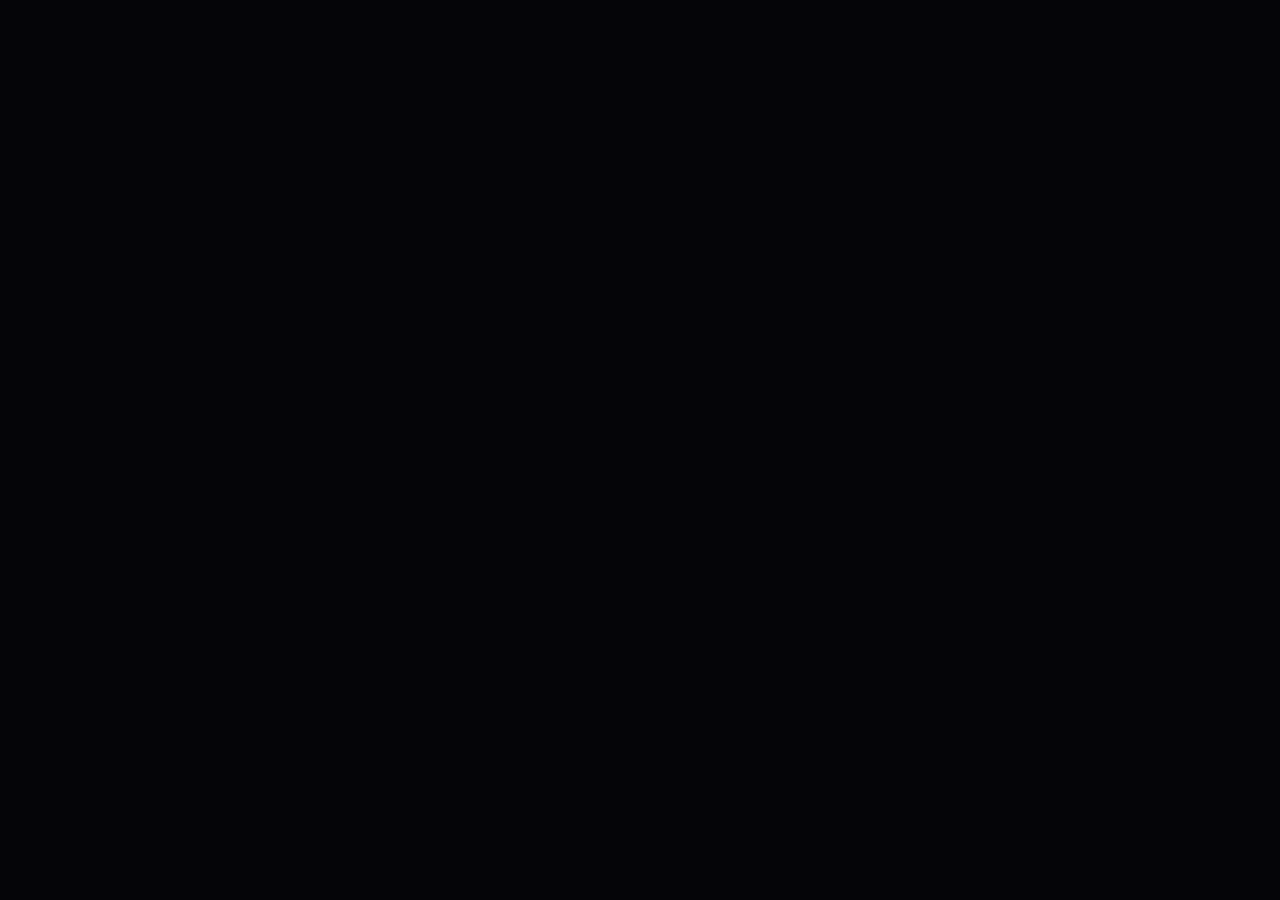
==== commit c2153d06: "Added intro animation and renamed portfolio" ====
--- a/index.html
+++ b/index.html
@@ -1,579 +1,429 @@
 <!DOCTYPE html>
 <html lang="en">
-
 <head>
-
-<meta charset="UTF-8">
-<meta name="viewport" content="width=device-width, initial-scale=1.0">
-
-<title>Gogula Naga Maheswar Reddy | Portfolio</title>
-
-<link rel="stylesheet" href="./assets/css/style.css">
-
-<link href="https://fonts.googleapis.com/css2?family=Poppins:wght@300;400;500;600&display=swap" rel="stylesheet">
-
+  <meta charset="UTF-8"/>
+  <meta name="viewport" content="width=device-width, initial-scale=1.0"/>
+  <title>Loading...</title>
+  <link href="https://fonts.googleapis.com/css2?family=Poppins:wght@300;400;700;900&family=Fira+Code:wght@400;600&display=swap" rel="stylesheet"/>
+  <style>
+    *, *::before, *::after { margin: 0; padding: 0; box-sizing: border-box; }
+
+    :root {
+      --gold: #ffd700;
+      --gold-light: #ffe566;
+      --bg: #050508;
+    }
+
+    body {
+      font-family: 'Poppins', sans-serif;
+      background: var(--bg);
+      overflow: hidden;
+      height: 100vh;
+      width: 100vw;
+    }
+
+    /* ===== PRELOADER WRAPPER ===== */
+    #preloader {
+      position: fixed;
+      inset: 0;
+      background: var(--bg);
+      z-index: 9999;
+      display: flex;
+      align-items: center;
+      justify-content: center;
+      flex-direction: column;
+    }
+
+    /* ===== GRID LINES BACKGROUND ===== */
+    .grid-bg {
+      position: absolute;
+      inset: 0;
+      background-image:
+        linear-gradient(rgba(255,215,0,0.03) 1px, transparent 1px),
+        linear-gradient(90deg, rgba(255,215,0,0.03) 1px, transparent 1px);
+      background-size: 60px 60px;
+      animation: gridPulse 4s ease-in-out infinite;
+    }
+    @keyframes gridPulse {
+      0%,100% { opacity: 0.5; }
+      50% { opacity: 1; }
+    }
+
+    /* ===== RADIAL GLOW ===== */
+    .glow-orb {
+      position: absolute;
+      width: 600px; height: 600px;
+      border-radius: 50%;
+      background: radial-gradient(circle, rgba(255,215,0,0.08) 0%, transparent 70%);
+      animation: orbPulse 3s ease-in-out infinite;
+      pointer-events: none;
+    }
+    @keyframes orbPulse {
+      0%,100% { transform: scale(1); opacity: 0.6; }
+      50% { transform: scale(1.2); opacity: 1; }
+    }
+
+    /* ===== CORNER DECORATIONS ===== */
+    .corner {
+      position: absolute;
+      width: 60px; height: 60px;
+      opacity: 0;
+      animation: cornerFade 0.6s ease forwards;
+    }
+    .corner::before, .corner::after {
+      content: '';
+      position: absolute;
+      background: var(--gold);
+    }
+    .corner::before { width: 100%; height: 2px; top: 0; left: 0; }
+    .corner::after  { width: 2px; height: 100%; top: 0; left: 0; }
+    .corner.tl { top: 24px; left: 24px; animation-delay: 0.2s; }
+    .corner.tr { top: 24px; right: 24px; transform: scaleX(-1); animation-delay: 0.3s; }
+    .corner.bl { bottom: 24px; left: 24px; transform: scaleY(-1); animation-delay: 0.4s; }
+    .corner.br { bottom: 24px; right: 24px; transform: scale(-1); animation-delay: 0.5s; }
+    @keyframes cornerFade { to { opacity: 1; } }
+
+    /* ===== SCANNING LINE ===== */
+    .scan-line {
+      position: absolute;
+      left: 0; right: 0;
+      height: 2px;
+      background: linear-gradient(90deg, transparent, var(--gold), transparent);
+      animation: scanDown 2s ease-in-out infinite;
+      opacity: 0.4;
+    }
+    @keyframes scanDown {
+      0%   { top: -2px; opacity: 0; }
+      10%  { opacity: 0.4; }
+      90%  { opacity: 0.4; }
+      100% { top: 100vh; opacity: 0; }
+    }
+
+    /* ===== MAIN CONTENT ===== */
+    .preloader-content {
+      position: relative; z-index: 2;
+      text-align: center;
+      display: flex; flex-direction: column;
+      align-items: center; gap: 0;
+    }
+
+    /* ===== LOGO MONOGRAM ===== */
+    .logo-wrap {
+      position: relative;
+      margin-bottom: 32px;
+      opacity: 0;
+      animation: logoReveal 0.8s cubic-bezier(0.34,1.56,0.64,1) 0.4s forwards;
+    }
+    @keyframes logoReveal {
+      from { opacity:0; transform: scale(0.5) rotate(-10deg); }
+      to   { opacity:1; transform: scale(1) rotate(0deg); }
+    }
+    .logo-hexagon {
+      width: 90px; height: 90px;
+      background: linear-gradient(135deg, rgba(255,215,0,0.15), rgba(255,215,0,0.05));
+      border: 2px solid var(--gold);
+      border-radius: 20px;
+      display: flex; align-items: center; justify-content: center;
+      box-shadow: 0 0 40px rgba(255,215,0,0.3), inset 0 0 20px rgba(255,215,0,0.05);
+      animation: logoGlow 2s ease-in-out infinite 1.2s;
+    }
+    @keyframes logoGlow {
+      0%,100% { box-shadow: 0 0 40px rgba(255,215,0,0.3), inset 0 0 20px rgba(255,215,0,0.05); }
+      50%      { box-shadow: 0 0 60px rgba(255,215,0,0.5), inset 0 0 30px rgba(255,215,0,0.1); }
+    }
+    .logo-text {
+      font-family: 'Fira Code', monospace;
+      font-size: 2rem; font-weight: 600;
+      color: var(--gold);
+    }
+    .logo-ring {
+      position: absolute; inset: -12px;
+      border-radius: 28px;
+      border: 1px solid rgba(255,215,0,0.2);
+      animation: ringRotate 6s linear infinite;
+    }
+    .logo-ring::after {
+      content: '';
+      position: absolute;
+      top: -4px; left: 50%;
+      transform: translateX(-50%);
+      width: 8px; height: 8px;
+      border-radius: 50%;
+      background: var(--gold);
+      box-shadow: 0 0 10px var(--gold);
+    }
+    @keyframes ringRotate { to { transform: rotate(360deg); } }
+
+    /* ===== NAME ===== */
+    .preloader-name {
+      font-size: clamp(1.6rem, 5vw, 2.8rem);
+      font-weight: 900;
+      letter-spacing: -1px;
+      line-height: 1.1;
+      overflow: hidden;
+      margin-bottom: 8px;
+    }
+    .name-line {
+      display: block;
+      transform: translateY(100%);
+      animation: nameSlide 0.7s cubic-bezier(0.4,0,0.2,1) forwards;
+    }
+    .name-line:nth-child(1) { animation-delay: 0.9s; color: #e8e8f0; }
+    .name-line:nth-child(2) {
+      animation-delay: 1.0s;
+      background: linear-gradient(135deg, var(--gold), var(--gold-light));
+      -webkit-background-clip: text; -webkit-text-fill-color: transparent;
+      background-clip: text;
+    }
+    @keyframes nameSlide {
+      from { transform: translateY(100%); opacity: 0; }
+      to   { transform: translateY(0); opacity: 1; }
+    }
+
+    /* ===== ROLE TAG ===== */
+    .role-tag {
+      font-family: 'Fira Code', monospace;
+      font-size: 0.85rem;
+      color: rgba(255,215,0,0.7);
+      letter-spacing: 3px;
+      text-transform: uppercase;
+      margin-bottom: 48px;
+      opacity: 0;
+      animation: fadeUp 0.6s ease 1.3s forwards;
+    }
+    @keyframes fadeUp {
+      from { opacity:0; transform:translateY(10px); }
+      to   { opacity:1; transform:translateY(0); }
+    }
+
+    /* ===== PROGRESS BAR ===== */
+    .progress-wrap {
+      width: min(380px, 80vw);
+      opacity: 0;
+      animation: fadeUp 0.5s ease 1.5s forwards;
+    }
+    .progress-header {
+      display: flex; justify-content: space-between;
+      margin-bottom: 10px;
+    }
+    .progress-label {
+      font-family: 'Fira Code', monospace;
+      font-size: 0.7rem; color: rgba(255,215,0,0.5);
+      letter-spacing: 2px;
+      text-transform: uppercase;
+    }
+    .progress-pct {
+      font-family: 'Fira Code', monospace;
+      font-size: 0.7rem; color: var(--gold);
+      font-weight: 600;
+    }
+    .progress-track {
+      height: 3px;
+      background: rgba(255,255,255,0.06);
+      border-radius: 2px;
+      overflow: visible;
+      position: relative;
+      margin-bottom: 16px;
+    }
+    .progress-fill {
+      height: 100%;
+      width: 0%;
+      background: linear-gradient(90deg, var(--gold-light), var(--gold));
+      border-radius: 2px;
+      transition: width 0.1s linear;
+      position: relative;
+    }
+    .progress-fill::after {
+      content: '';
+      position: absolute;
+      right: -1px; top: 50%;
+      transform: translateY(-50%);
+      width: 8px; height: 8px;
+      border-radius: 50%;
+      background: var(--gold);
+      box-shadow: 0 0 10px var(--gold), 0 0 20px rgba(255,215,0,0.5);
+    }
+    .progress-steps {
+      display: flex; gap: 6px; flex-wrap: wrap; justify-content: center;
+    }
+    .step-tag {
+      font-family: 'Fira Code', monospace;
+      font-size: 0.65rem; color: rgba(255,255,255,0.2);
+      padding: 3px 10px;
+      border: 1px solid rgba(255,255,255,0.08);
+      border-radius: 4px;
+      transition: all 0.3s ease;
+    }
+    .step-tag.active {
+      color: var(--gold);
+      border-color: rgba(255,215,0,0.4);
+      background: rgba(255,215,0,0.06);
+      box-shadow: 0 0 8px rgba(255,215,0,0.15);
+    }
+
+    /* ===== FLOATING PARTICLES ===== */
+    .float-particles {
+      position: absolute; inset: 0;
+      pointer-events: none; overflow: hidden;
+    }
+    .fp {
+      position: absolute;
+      border-radius: 50%;
+      background: var(--gold);
+      animation: floatUp linear infinite;
+    }
+    @keyframes floatUp {
+      0%   { transform: translateY(100vh) scale(0); opacity:0; }
+      10%  { opacity: 0.7; }
+      90%  { opacity: 0.3; }
+      100% { transform: translateY(-100px) scale(1); opacity:0; }
+    }
+
+    /* ===== REVEAL OVERLAY ===== */
+    .reveal-overlay {
+      position: fixed; inset: 0; z-index: 10000;
+      pointer-events: none;
+      display: grid; grid-template-columns: 1fr 1fr;
+    }
+    .reveal-panel {
+      background: var(--bg);
+      transition: transform 0.7s cubic-bezier(0.76,0,0.24,1);
+    }
+    .reveal-panel.left  { transform-origin: left; }
+    .reveal-panel.right { transform-origin: right; }
+    .reveal-overlay.open .reveal-panel.left  { transform: scaleX(0); }
+    .reveal-overlay.open .reveal-panel.right { transform: scaleX(0); }
+
+    /* ===== EXIT ANIMATION ===== */
+    #preloader.exit {
+      animation: preloaderExit 0.8s cubic-bezier(0.76,0,0.24,1) forwards;
+    }
+    @keyframes preloaderExit {
+      0%   { opacity:1; transform:scale(1); }
+      100% { opacity:0; transform:scale(1.05); }
+    }
+  </style>
 </head>
-
 <body>
 
-<main>
-
-<aside class="sidebar" data-sidebar>
-
-<div class="sidebar-info">
-
-<figure class="avatar-box">
-<img src="./assets/images/Mahi00.png" width="120">
-</figure>
-
-<div class="info-content">
-
-<h1 class="name">Gogula Naga Maheswar Reddy</h1>
-
-<p class="title">Full Stack Developer | Exploring Cloud Technologies</p>
-
+<!-- REVEAL OVERLAY -->
+<div class="reveal-overlay" id="revealOverlay">
+  <div class="reveal-panel left"></div>
+  <div class="reveal-panel right"></div>
 </div>
 
-<button class="info_more-btn" data-sidebar-btn>
-<span>Show Contacts</span>
-</button>
-
-</div>
-
-<div class="sidebar-info_more">
-
-<div class="separator"></div>
-
-<a href="./MaheswarReddy_Resume.pdf" download class="download-btn">
-Download Resume
-</a>
-
-<div class="separator"></div>
-
-<a href="https://www.linkedin.com/in/gogula-naga-maheswar-reddy-979177345/"
-   target="_blank"
-   class="download-btn">
-LinkedIn Profile
-</a>
-
-<div class="separator"></div>
-
-<ul class="contacts-list">
-
-<li class="contact-item">
-<div class="contact-info">
-<p class="contact-title">Email</p>
-<a href="https://mail.google.com/mail/?view=cm&to=2300030990cseh1@gmail.com"
-   target="_blank"
-   class="contact-link">
-2300030990cseh1@gmail.com
-</a>
-</div>
-</li>
-
-<li class="contact-item">
-<div class="contact-info">
-<p class="contact-title">Phone</p>
-<a href="tel:+917671013478" class="contact-link">
-+91 7671013478
-</a>
-</div>
-</li>
-
-<li class="contact-item">
-<div class="contact-info">
-<p class="contact-title">GitHub</p>
-<a href="https://github.com/MaheswarReddyy"
-   target="_blank"
-   class="contact-link">
-github.com/MaheswarReddyy
-</a>
-</div>
-</li>
-
-<li class="contact-item">
-<div class="contact-info">
-<p class="contact-title">Location</p>
-<address>Vijayawada, Andhra Pradesh, India</address>
-</div>
-</li>
-
-</ul>
-
-</div>
-
-</aside>
-
-
-<div class="main-content">
-
-<nav class="navbar">
-
-<ul class="navbar-list">
-
-<li class="navbar-item">
-<button class="navbar-link active" data-nav-link>About</button>
-</li>
-
-<li class="navbar-item">
-<button class="navbar-link" data-nav-link>Resume</button>
-</li>
-
-<li class="navbar-item">
-<button class="navbar-link" data-nav-link>Certifications</button>
-</li>
-
-<li class="navbar-item">
-<button class="navbar-link" data-nav-link>Portfolio</button>
-</li>
-
-<li class="navbar-item">
-<button class="navbar-link" data-nav-link>Contact</button>
-</li>
-
-</ul>
-
-</nav>
-
-
-<article class="about active" data-page="about">
-
-<header>
-<h2 class="h2 article-title">About Me</h2>
-</header>
-
-<section class="about-text">
-
-<p>
-I am a Computer Science Engineering student at KL University with a strong
-interest in full stack web development and cloud technologies.
-</p>
-
-<p>
-I enjoy building scalable web applications using HTML, CSS, JavaScript,
-Node.js and deploying them using AWS cloud services.
-</p>
-
-</section>
-
-<section>
-
-<h3 class="h3 clients-title">Technologies I Use</h3>
-
-<div class="tech-stack">
-
-<a href="https://developer.mozilla.org/en-US/docs/Web/HTML"
-   target="_blank" rel="noopener noreferrer"
-   class="tech-badge">HTML</a>
-
-<a href="https://developer.mozilla.org/en-US/docs/Web/CSS"
-   target="_blank" rel="noopener noreferrer"
-   class="tech-badge">CSS</a>
-
-<a href="https://developer.mozilla.org/en-US/docs/Web/JavaScript"
-   target="_blank" rel="noopener noreferrer"
-   class="tech-badge">JavaScript</a>
-
-<a href="https://nodejs.org/en"
-   target="_blank" rel="noopener noreferrer"
-   class="tech-badge">Node.js</a>
-
-<a href="https://www.mongodb.com/docs/"
-   target="_blank" rel="noopener noreferrer"
-   class="tech-badge">MongoDB</a>
-
-<a href="https://aws.amazon.com/"
-   target="_blank" rel="noopener noreferrer"
-   class="tech-badge">AWS</a>
-
-</div>
-
-</section>
-
-<div class="availability-badge">
-  <span class="badge-dot"></span>
-  <div class="badge-text">
-    <strong>Open to Intern & Full Time</strong>
-    <span>Available Now</span>
+<!-- PRELOADER -->
+<div id="preloader">
+  <div class="grid-bg"></div>
+  <div class="glow-orb"></div>
+  <div class="scan-line"></div>
+  <div class="float-particles" id="floatParticles"></div>
+
+  <!-- Corner decorations -->
+  <div class="corner tl"></div>
+  <div class="corner tr"></div>
+  <div class="corner bl"></div>
+  <div class="corner br"></div>
+
+  <div class="preloader-content">
+    <!-- Logo -->
+    <div class="logo-wrap">
+      <div class="logo-hexagon">
+        <span class="logo-text">MR</span>
+      </div>
+      <div class="logo-ring"></div>
+    </div>
+
+    <!-- Name -->
+    <h1 class="preloader-name">
+      <span class="name-line">Gogula Naga</span>
+      <span class="name-line">Maheswar Reddy</span>
+    </h1>
+
+    <!-- Role -->
+    <p class="role-tag">Full Stack Developer &nbsp;·&nbsp; Cloud Enthusiast</p>
+
+    <!-- Progress -->
+    <div class="progress-wrap">
+      <div class="progress-header">
+        <span class="progress-label">Initialising Portfolio</span>
+        <span class="progress-pct" id="pct">0%</span>
+      </div>
+      <div class="progress-track">
+        <div class="progress-fill" id="progressFill"></div>
+      </div>
+      <div class="progress-steps" id="steps"></div>
+    </div>
   </div>
 </div>
 
-<p class="portfolio-credit">
-  Designed & Built by G Naga Maheswar Reddy &nbsp;·&nbsp; 2026 &nbsp;·&nbsp; KL University &nbsp;·&nbsp; CSE
-</p>
-
-</article>
-
-
-<article class="resume" data-page="resume">
-
-<header>
-<h2 class="h2 article-title">Education</h2>
-</header>
-
-<section class="timeline">
-
-<ol class="timeline-list">
-
-<li class="timeline-item">
-
-<h4 class="h4 timeline-item-title">
-B.Tech in Computer Science Engineering
-</h4>
-
-<span>KL University | 2023 — 2027</span>
-
-<p class="timeline-text">
-CGPA: 8.8
-</p>
-
-</li>
-
-<li class="timeline-item">
-
-<h4 class="h4 timeline-item-title">
-Intermediate (MPC)
-</h4>
-
-<span>Sarada Educational Institution | 2023</span>
-
-<p class="timeline-text">
-Score: 8.91
-</p>
-
-</li>
-
-</ol>
-
-</section>
-
-<section class="skill">
-
-<h3 class="h3 skills-title">Skills</h3>
-
-<ul class="skills-list content-card">
-
-<li class="skills-item">
-<div class="title-wrapper">
-<h5 class="h5">HTML</h5>
-<data value="90">90%</data>
-</div>
-<div class="skill-progress-bg">
-<div class="skill-progress-fill" style="width: 90%;"></div>
-</div>
-</li>
-
-<li class="skills-item">
-<div class="title-wrapper">
-<h5 class="h5">C</h5>
-<data value="85">85%</data>
-</div>
-<div class="skill-progress-bg">
-<div class="skill-progress-fill" style="width: 85%;"></div>
-</div>
-</li>
-
-<li class="skills-item">
-<div class="title-wrapper">
-<h5 class="h5">Python</h5>
-<data value="80">80%</data>
-</div>
-<div class="skill-progress-bg">
-<div class="skill-progress-fill" style="width: 80%;"></div>
-</div>
-</li>
-
-<li class="skills-item">
-<div class="title-wrapper">
-<h5 class="h5">JavaScript</h5>
-<data value="85">85%</data>
-</div>
-<div class="skill-progress-bg">
-<div class="skill-progress-fill" style="width: 85%;"></div>
-</div>
-</li>
-
-<li class="skills-item">
-<div class="title-wrapper">
-<h5 class="h5">Node.js</h5>
-<data value="75">75%</data>
-</div>
-<div class="skill-progress-bg">
-<div class="skill-progress-fill" style="width: 75%;"></div>
-</div>
-</li>
-
-<li class="skills-item">
-<div class="title-wrapper">
-<h5 class="h5">AWS</h5>
-<data value="70">70%</data>
-</div>
-<div class="skill-progress-bg">
-<div class="skill-progress-fill" style="width: 70%;"></div>
-</div>
-</li>
-
-</ul>
-
-</section>
-
-<section class="languages">
-
-<h3 class="h3 languages-title">Languages</h3>
-
-<ul class="languages-list">
-
-<li class="languages-item">
-<div class="languages-info">
-<h5 class="h5">Telugu</h5>
-<span class="languages-level native">Native</span>
-</div>
-<div class="languages-bar-bg">
-<div class="languages-bar-fill" style="width: 100%;"></div>
-</div>
-</li>
-
-<li class="languages-item">
-<div class="languages-info">
-<h5 class="h5">English</h5>
-<span class="languages-level professional">Professional</span>
-</div>
-<div class="languages-bar-bg">
-<div class="languages-bar-fill" style="width: 85%;"></div>
-</div>
-</li>
-
-<li class="languages-item">
-<div class="languages-info">
-<h5 class="h5">Hindi</h5>
-<span class="languages-level conversational">Conversational</span>
-</div>
-<div class="languages-bar-bg">
-<div class="languages-bar-fill" style="width: 65%;"></div>
-</div>
-</li>
-
-</ul>
-
-</section>
-
-</article>
-
-
-<article class="certifications-page" data-page="certifications">
-
-<header>
-<h2 class="h2 article-title">Certifications</h2>
-</header>
-
-<section class="certifications">
-
-<ul class="certifications-list">
-
-<li class="certifications-item">
-<a href="https://learn.mongodb.com/c/wriYOFHZSfiKclGloTaRVg"
-   target="_blank"
-   rel="noopener noreferrer"
-   class="certifications-link">
-<div class="certifications-content">
-<h5 class="h5">MongoDB Certified Associate Developer</h5>
-<p>MongoDB Inc</p>
-</div>
-<span class="cert-arrow">↗</span>
-</a>
-</li>
-
-<li class="certifications-item">
-<a href="https://brm-certview.oracle.com/ords/certview/ecertificate?ssn=OC7493616&trackId=OCI25CAA&key=04dfd6ec64285147a8edacaf08b54b22c7f895b3"
-   target="_blank"
-   rel="noopener noreferrer"
-   class="certifications-link">
-<div class="certifications-content">
-<h5 class="h5">Oracle Cloud Infrastructure 2025 Certified Architect Associate</h5>
-<p>Oracle</p>
-</div>
-<span class="cert-arrow">↗</span>
-</a>
-</li>
-
-<li class="certifications-item">
-<a href="https://brm-certview.oracle.com/ords/certview/ecertificate?ssn=OC7493616&trackId=OCID25CP&key=7ac93e998449a8b215b1d3fdf01529be905aacb7"
-   target="_blank"
-   rel="noopener noreferrer"
-   class="certifications-link">
-<div class="certifications-content">
-<h5 class="h5">Oracle Cloud Infrastructure 2025 Certified Developer Professional</h5>
-<p>Oracle</p>
-</div>
-<span class="cert-arrow">↗</span>
-</a>
-</li>
-
-<li class="certifications-item">
-<a href="https://www.credly.com/badges/5ee2d0c9-d0f5-4989-8287-e46aab897b1c/linked_in_profile"
-   target="_blank"
-   rel="noopener noreferrer"
-   class="certifications-link">
-<div class="certifications-content">
-<h5 class="h5">Multicloud Network Associate</h5>
-<p>Aviatrix Certified Engineer</p>
-</div>
-<span class="cert-arrow">↗</span>
-</a>
-</li>
-
-<li class="certifications-item">
-<a href="./certifications/LinguaSkills.pdf"
-   target="_blank"
-   rel="noopener noreferrer"
-   class="certifications-link">
-<div class="certifications-content">
-<h5 class="h5">Cambridge Linguaskill English Test (CEFR B2)</h5>
-<p>Cambridge English</p>
-</div>
-<span class="cert-arrow">↗</span>
-</a>
-</li>
-
-</ul>
-
-</section>
-
-</article>
-
-
-<article class="portfolio" data-page="portfolio">
-
-<header>
-<h2 class="h2 article-title">Portfolio</h2>
-</header>
-
-<section class="projects">
-
-<ul class="project-list">
-
-<li class="project-item active">
-<a href="https://github.com/MaheswarReddyy/online-art-gallery"
-   target="_blank"
-   rel="noopener noreferrer">
-<figure class="project-img">
-<img src="./assets/images/project-1.jpg" alt="Online Art Gallery">
-</figure>
-<h3 class="project-title">
-Online Art Gallery Web Application
-</h3>
-<p class="project-category">
-Web Development
-</p>
-<span class="project-github-link">View on GitHub ↗</span>
-</a>
-</li>
-
-<li class="project-item active">
-<a href="https://github.com/MaheswarReddyy/aws-cloudfront-optimization"
-   target="_blank"
-   rel="noopener noreferrer">
-<figure class="project-img">
-<img src="./assets/images/project-2.jpg" alt="AWS CloudFront">
-</figure>
-<h3 class="project-title">
-Static Website Optimization Using AWS CloudFront
-</h3>
-<p class="project-category">
-Cloud
-</p>
-<span class="project-github-link">View on GitHub ↗</span>
-</a>
-</li>
-
-<li class="project-item active">
-<a href="https://github.com/MaheswarReddyy/portfolio"
-   target="_blank"
-   rel="noopener noreferrer">
-<figure class="project-img">
-<img src="./assets/images/project-3.jpg" alt="Portfolio Website">
-</figure>
-<h3 class="project-title">
-Personal Portfolio Website
-</h3>
-<p class="project-category">
-Web Development
-</p>
-<span class="project-github-link">View on GitHub ↗</span>
-</a>
-</li>
-
-</ul>
-
-</section>
-
-</article>
-
-
-<article class="contact" data-page="contact">
-
-<header>
-<h2 class="h2 article-title">Contact</h2>
-</header>
-
-<section class="mapbox">
-
-<iframe
-src="https://www.google.com/maps?q=Vijayawada&output=embed"
-loading="lazy">
-</iframe>
-
-</section>
-
-<section class="contact-form">
-
-<h3 class="h3 form-title">Contact Form</h3>
-
-<form class="form" data-form>
-
-<div class="input-wrapper">
-
-<input
-  type="text"
-  name="fullname"
-  class="form-input"
-  placeholder="Full name"
-  required
-  data-form-input>
-
-<input
-  type="email"
-  name="email"
-  class="form-input"
-  placeholder="Email address"
-  required
-  data-form-input>
-
-</div>
-
-<textarea
-  name="message"
-  class="form-input"
-  placeholder="Your Message"
-  required
-  data-form-input></textarea>
-
-<button class="form-btn" type="submit" data-form-btn disabled>
-Send Message
-</button>
-
-</form>
-
-</section>
-
-</article>
-
-</div>
-
-</main>
-
-<script src="./assets/js/script.js"></script>
-<script src="./assets/js/interactions.js"></script>
-
+<script>
+  // Create floating particles
+  const fp = document.getElementById('floatParticles');
+  for (let i = 0; i < 20; i++) {
+    const p = document.createElement('div');
+    p.className = 'fp';
+    const size = Math.random() * 4 + 1;
+    p.style.cssText = `
+      left:${Math.random()*100}%;
+      width:${size}px; height:${size}px;
+      opacity:${Math.random()*0.6+0.1};
+      animation-delay:${Math.random()*5}s;
+      animation-duration:${Math.random()*8+6}s;
+    `;
+    fp.appendChild(p);
+  }
+
+  // Progress steps
+  const stepLabels = ['HTML', 'CSS', 'JavaScript', 'Node.js', 'AWS', 'MongoDB'];
+  const stepsEl = document.getElementById('steps');
+  stepLabels.forEach(label => {
+    const s = document.createElement('span');
+    s.className = 'step-tag';
+    s.textContent = label;
+    stepsEl.appendChild(s);
+  });
+
+  // Animate progress
+  let progress = 0;
+  const fill = document.getElementById('progressFill');
+  const pct  = document.getElementById('pct');
+  const stepEls = stepsEl.querySelectorAll('.step-tag');
+
+  const interval = setInterval(() => {
+    // Variable speed — slow then fast
+    const increment = progress < 60
+      ? Math.random() * 3 + 1
+      : Math.random() * 6 + 3;
+    progress = Math.min(progress + increment, 100);
+
+    fill.style.width = progress + '%';
+    pct.textContent = Math.floor(progress) + '%';
+
+    // Activate step tags
+    const activeCount = Math.floor((progress / 100) * stepEls.length);
+    stepEls.forEach((s, i) => {
+      s.classList.toggle('active', i < activeCount);
+    });
+
+    if (progress >= 100) {
+      clearInterval(interval);
+      pct.textContent = '100%';
+      stepEls.forEach(s => s.classList.add('active'));
+
+      // Brief pause then exit
+      setTimeout(exitPreloader, 600);
+    }
+  }, 80);
+
+ function exitPreloader() {
+    const preloader = document.getElementById('preloader');
+    preloader.classList.add('exit');
+    setTimeout(() => {
+      preloader.style.display = 'none';
+      window.location.href = './portfolio.html';
+    }, 800);
+  }
+</script>
 </body>
-</html>+</html>
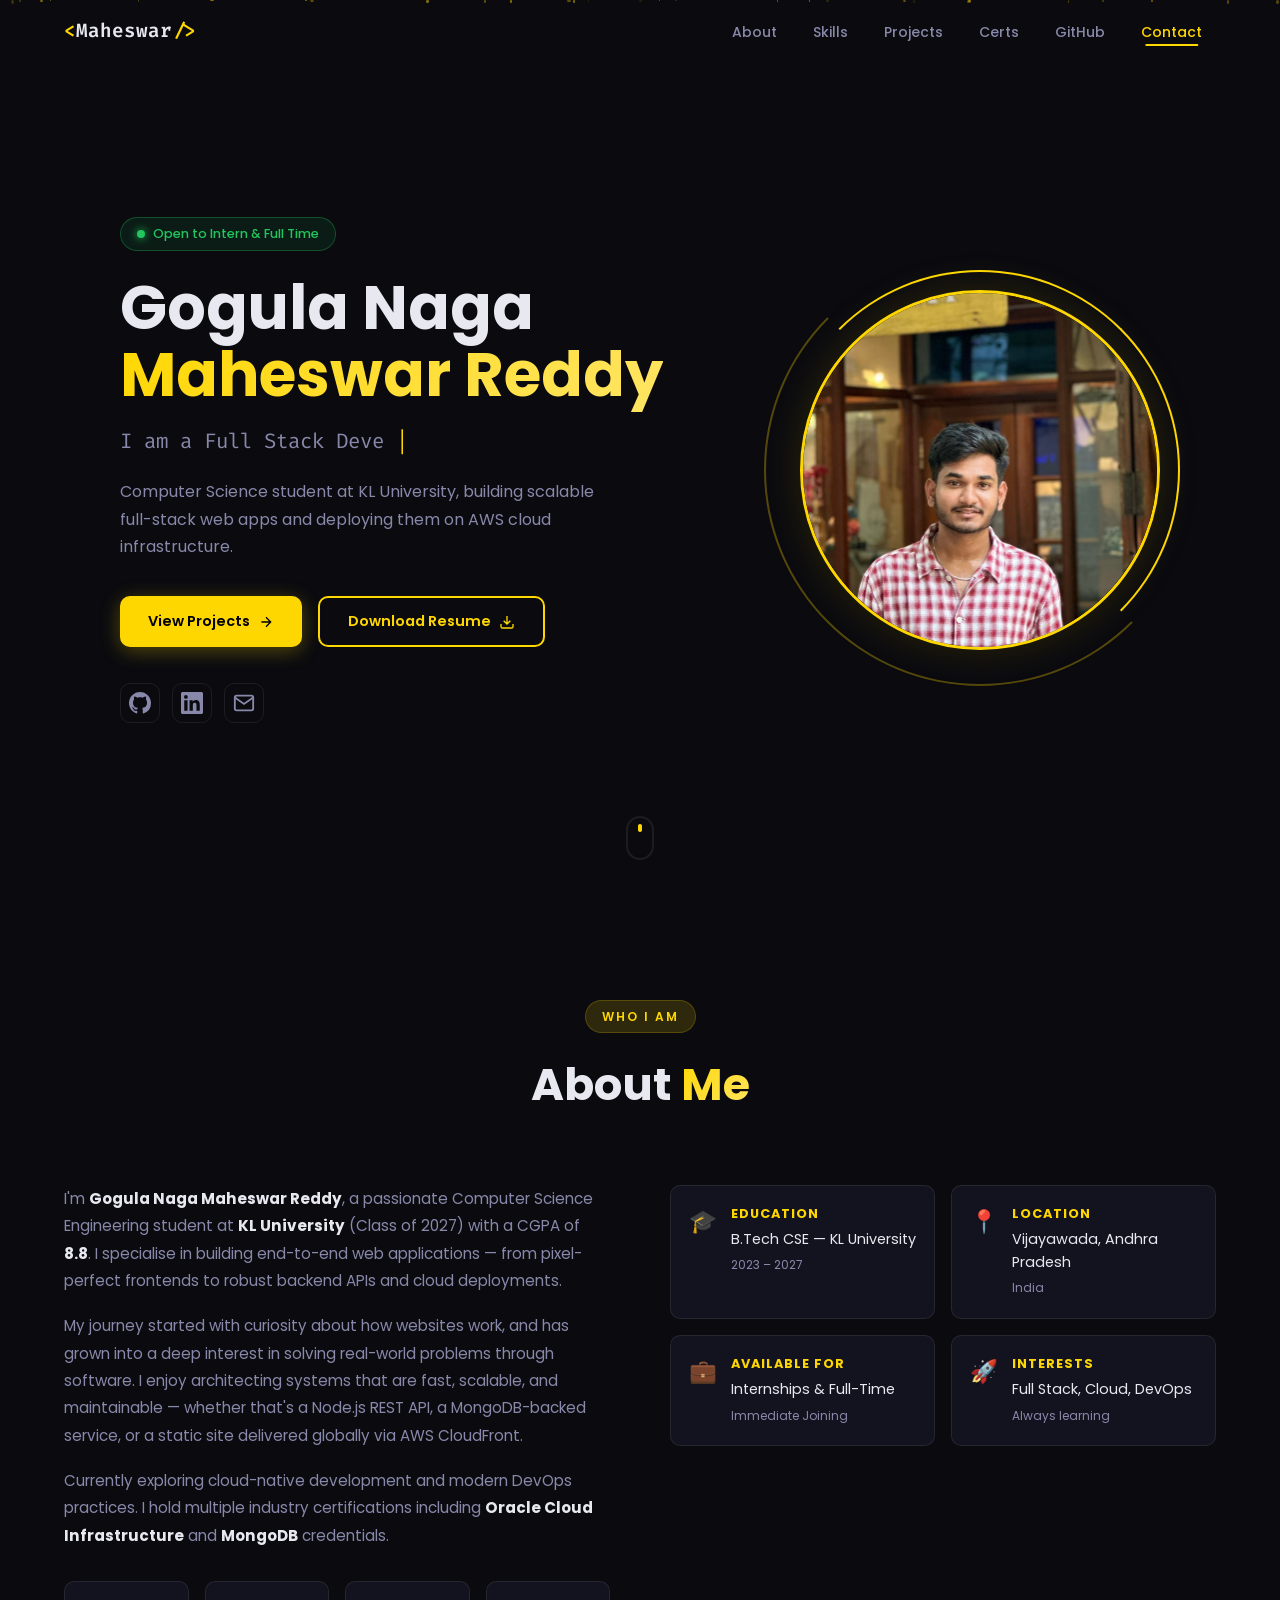
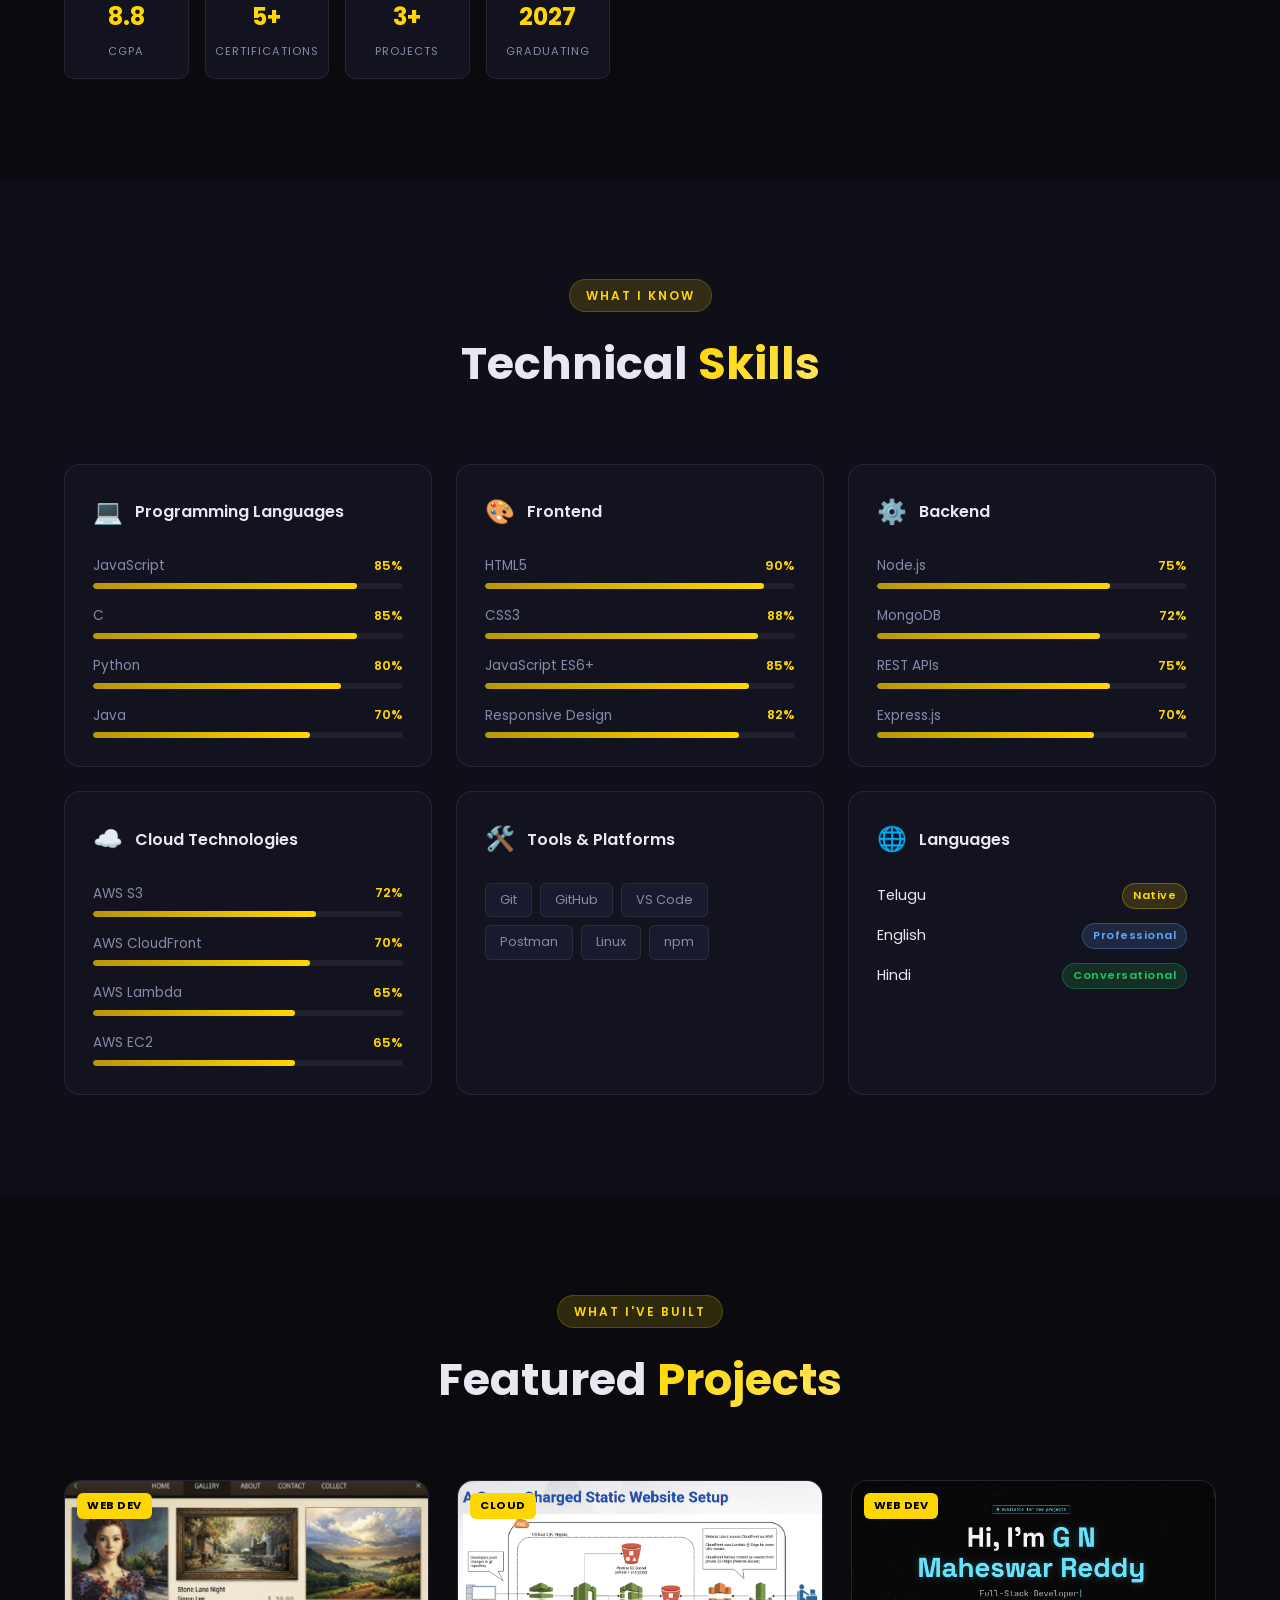
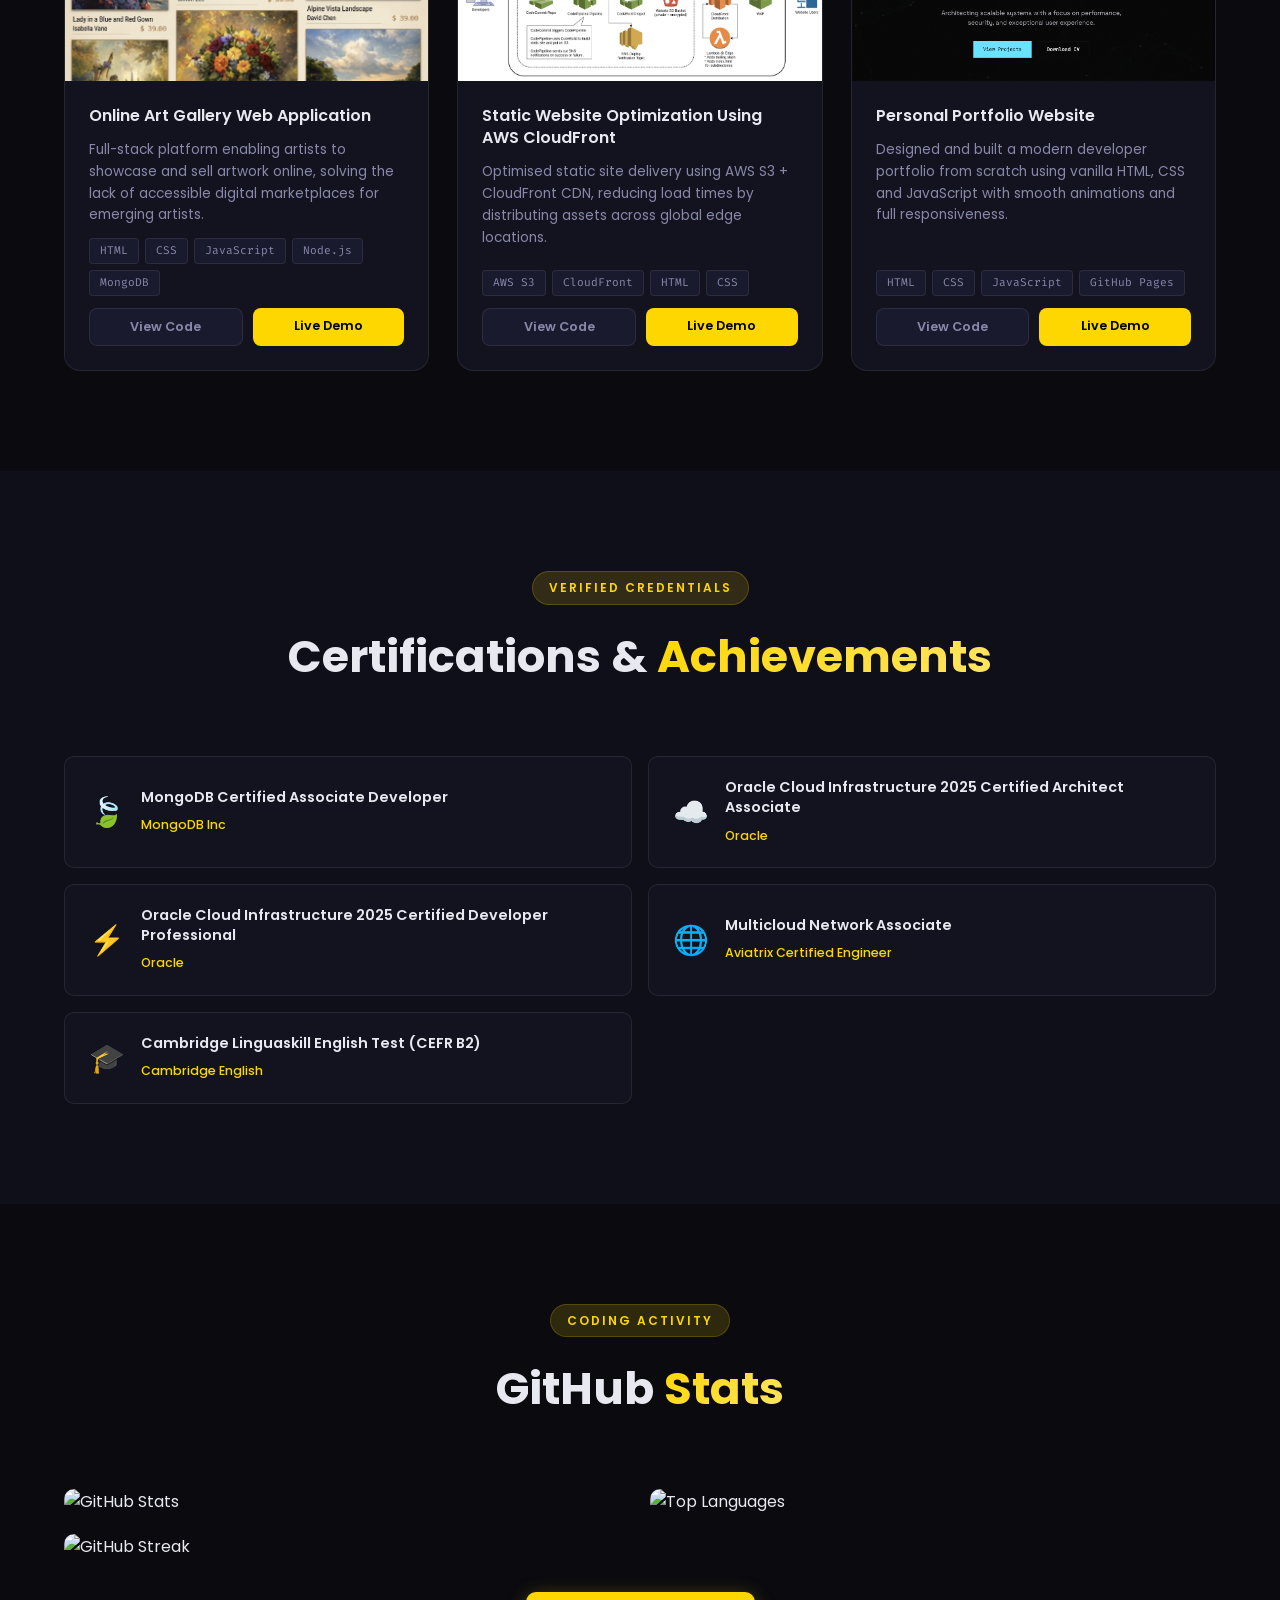
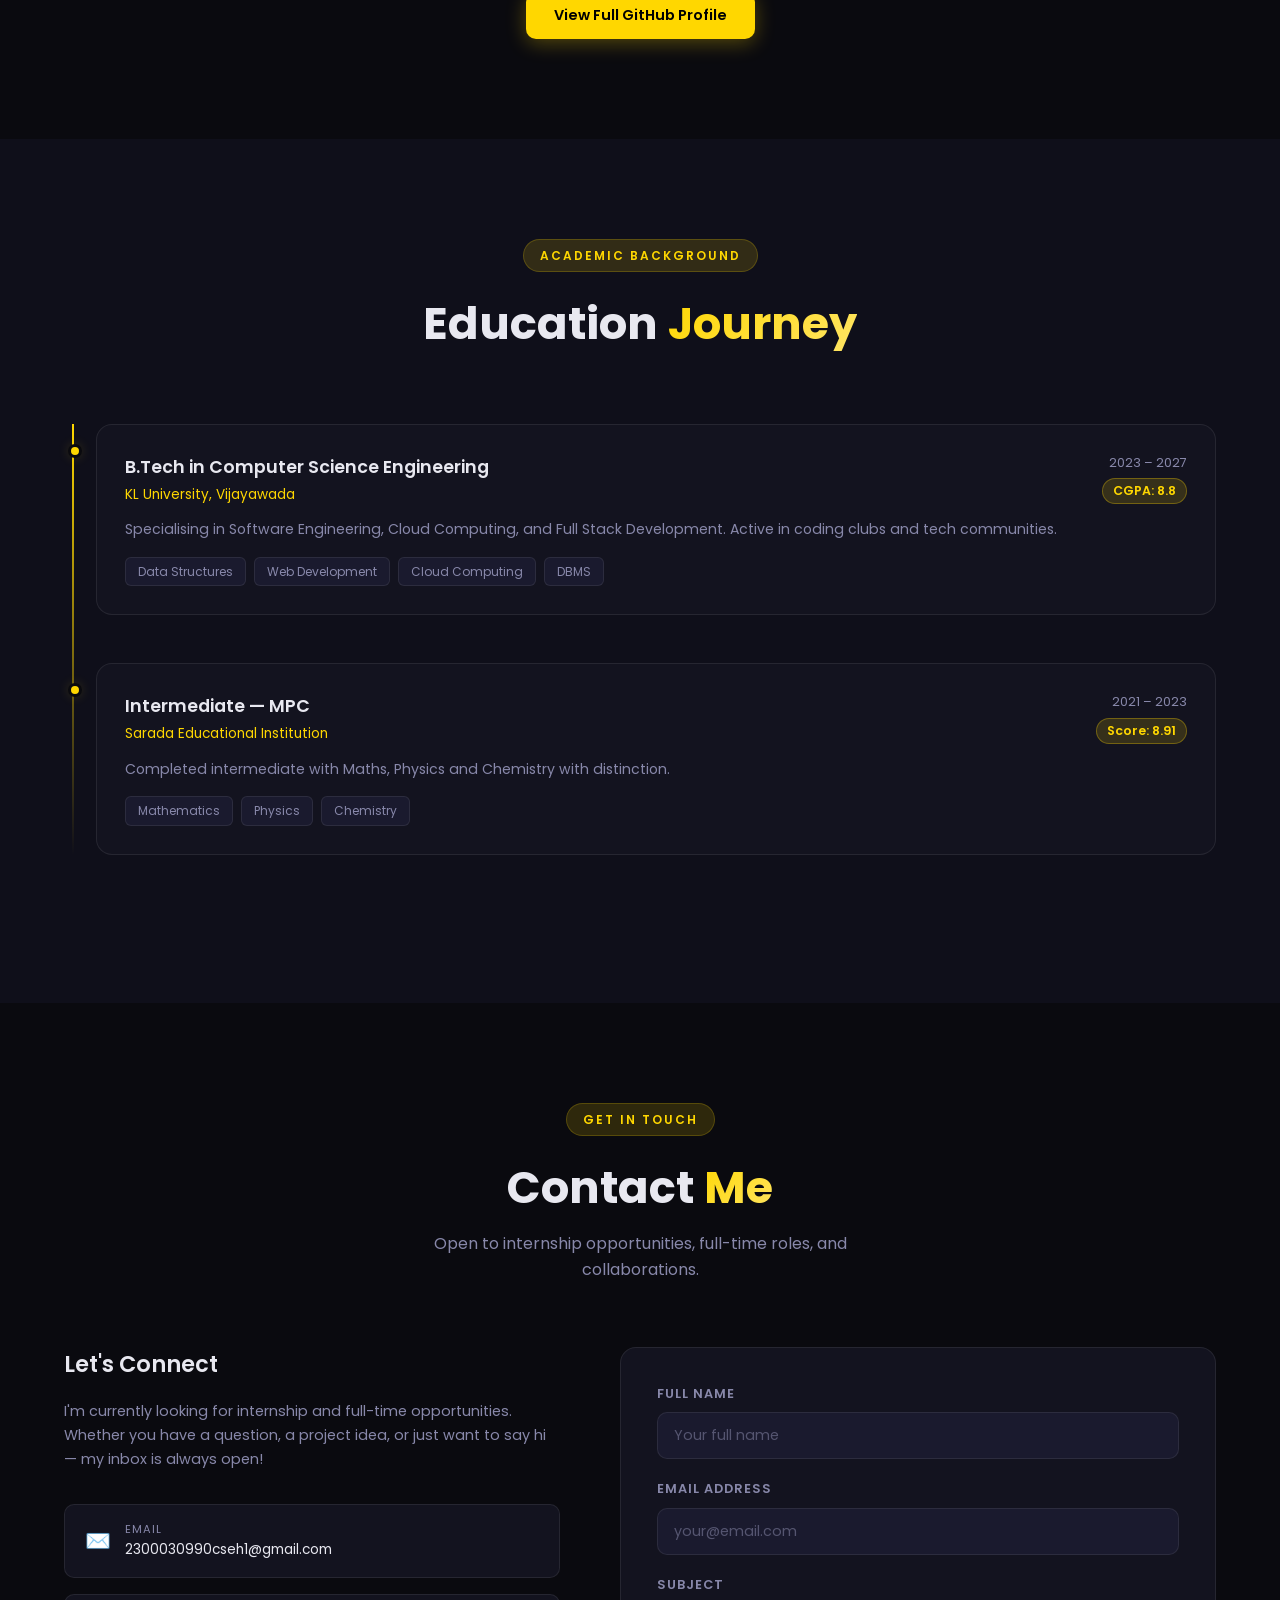
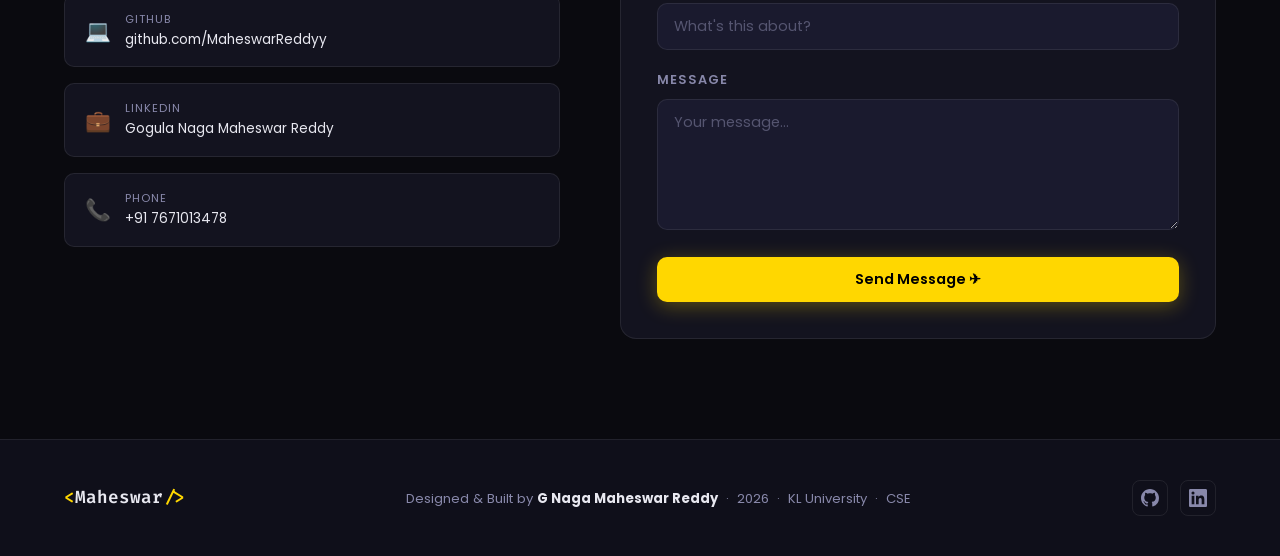
==== commit 25c1a54f: "Removed preloader animation" ====
--- a/index.html
+++ b/index.html
@@ -1,429 +1,428 @@
 <!DOCTYPE html>
 <html lang="en">
 <head>
-  <meta charset="UTF-8"/>
+  <meta charset="UTF-8" />
   <meta name="viewport" content="width=device-width, initial-scale=1.0"/>
-  <title>Loading...</title>
-  <link href="https://fonts.googleapis.com/css2?family=Poppins:wght@300;400;700;900&family=Fira+Code:wght@400;600&display=swap" rel="stylesheet"/>
-  <style>
-    *, *::before, *::after { margin: 0; padding: 0; box-sizing: border-box; }
-
-    :root {
-      --gold: #ffd700;
-      --gold-light: #ffe566;
-      --bg: #050508;
-    }
-
-    body {
-      font-family: 'Poppins', sans-serif;
-      background: var(--bg);
-      overflow: hidden;
-      height: 100vh;
-      width: 100vw;
-    }
-
-    /* ===== PRELOADER WRAPPER ===== */
-    #preloader {
-      position: fixed;
-      inset: 0;
-      background: var(--bg);
-      z-index: 9999;
-      display: flex;
-      align-items: center;
-      justify-content: center;
-      flex-direction: column;
-    }
-
-    /* ===== GRID LINES BACKGROUND ===== */
-    .grid-bg {
-      position: absolute;
-      inset: 0;
-      background-image:
-        linear-gradient(rgba(255,215,0,0.03) 1px, transparent 1px),
-        linear-gradient(90deg, rgba(255,215,0,0.03) 1px, transparent 1px);
-      background-size: 60px 60px;
-      animation: gridPulse 4s ease-in-out infinite;
-    }
-    @keyframes gridPulse {
-      0%,100% { opacity: 0.5; }
-      50% { opacity: 1; }
-    }
-
-    /* ===== RADIAL GLOW ===== */
-    .glow-orb {
-      position: absolute;
-      width: 600px; height: 600px;
-      border-radius: 50%;
-      background: radial-gradient(circle, rgba(255,215,0,0.08) 0%, transparent 70%);
-      animation: orbPulse 3s ease-in-out infinite;
-      pointer-events: none;
-    }
-    @keyframes orbPulse {
-      0%,100% { transform: scale(1); opacity: 0.6; }
-      50% { transform: scale(1.2); opacity: 1; }
-    }
-
-    /* ===== CORNER DECORATIONS ===== */
-    .corner {
-      position: absolute;
-      width: 60px; height: 60px;
-      opacity: 0;
-      animation: cornerFade 0.6s ease forwards;
-    }
-    .corner::before, .corner::after {
-      content: '';
-      position: absolute;
-      background: var(--gold);
-    }
-    .corner::before { width: 100%; height: 2px; top: 0; left: 0; }
-    .corner::after  { width: 2px; height: 100%; top: 0; left: 0; }
-    .corner.tl { top: 24px; left: 24px; animation-delay: 0.2s; }
-    .corner.tr { top: 24px; right: 24px; transform: scaleX(-1); animation-delay: 0.3s; }
-    .corner.bl { bottom: 24px; left: 24px; transform: scaleY(-1); animation-delay: 0.4s; }
-    .corner.br { bottom: 24px; right: 24px; transform: scale(-1); animation-delay: 0.5s; }
-    @keyframes cornerFade { to { opacity: 1; } }
-
-    /* ===== SCANNING LINE ===== */
-    .scan-line {
-      position: absolute;
-      left: 0; right: 0;
-      height: 2px;
-      background: linear-gradient(90deg, transparent, var(--gold), transparent);
-      animation: scanDown 2s ease-in-out infinite;
-      opacity: 0.4;
-    }
-    @keyframes scanDown {
-      0%   { top: -2px; opacity: 0; }
-      10%  { opacity: 0.4; }
-      90%  { opacity: 0.4; }
-      100% { top: 100vh; opacity: 0; }
-    }
-
-    /* ===== MAIN CONTENT ===== */
-    .preloader-content {
-      position: relative; z-index: 2;
-      text-align: center;
-      display: flex; flex-direction: column;
-      align-items: center; gap: 0;
-    }
-
-    /* ===== LOGO MONOGRAM ===== */
-    .logo-wrap {
-      position: relative;
-      margin-bottom: 32px;
-      opacity: 0;
-      animation: logoReveal 0.8s cubic-bezier(0.34,1.56,0.64,1) 0.4s forwards;
-    }
-    @keyframes logoReveal {
-      from { opacity:0; transform: scale(0.5) rotate(-10deg); }
-      to   { opacity:1; transform: scale(1) rotate(0deg); }
-    }
-    .logo-hexagon {
-      width: 90px; height: 90px;
-      background: linear-gradient(135deg, rgba(255,215,0,0.15), rgba(255,215,0,0.05));
-      border: 2px solid var(--gold);
-      border-radius: 20px;
-      display: flex; align-items: center; justify-content: center;
-      box-shadow: 0 0 40px rgba(255,215,0,0.3), inset 0 0 20px rgba(255,215,0,0.05);
-      animation: logoGlow 2s ease-in-out infinite 1.2s;
-    }
-    @keyframes logoGlow {
-      0%,100% { box-shadow: 0 0 40px rgba(255,215,0,0.3), inset 0 0 20px rgba(255,215,0,0.05); }
-      50%      { box-shadow: 0 0 60px rgba(255,215,0,0.5), inset 0 0 30px rgba(255,215,0,0.1); }
-    }
-    .logo-text {
-      font-family: 'Fira Code', monospace;
-      font-size: 2rem; font-weight: 600;
-      color: var(--gold);
-    }
-    .logo-ring {
-      position: absolute; inset: -12px;
-      border-radius: 28px;
-      border: 1px solid rgba(255,215,0,0.2);
-      animation: ringRotate 6s linear infinite;
-    }
-    .logo-ring::after {
-      content: '';
-      position: absolute;
-      top: -4px; left: 50%;
-      transform: translateX(-50%);
-      width: 8px; height: 8px;
-      border-radius: 50%;
-      background: var(--gold);
-      box-shadow: 0 0 10px var(--gold);
-    }
-    @keyframes ringRotate { to { transform: rotate(360deg); } }
-
-    /* ===== NAME ===== */
-    .preloader-name {
-      font-size: clamp(1.6rem, 5vw, 2.8rem);
-      font-weight: 900;
-      letter-spacing: -1px;
-      line-height: 1.1;
-      overflow: hidden;
-      margin-bottom: 8px;
-    }
-    .name-line {
-      display: block;
-      transform: translateY(100%);
-      animation: nameSlide 0.7s cubic-bezier(0.4,0,0.2,1) forwards;
-    }
-    .name-line:nth-child(1) { animation-delay: 0.9s; color: #e8e8f0; }
-    .name-line:nth-child(2) {
-      animation-delay: 1.0s;
-      background: linear-gradient(135deg, var(--gold), var(--gold-light));
-      -webkit-background-clip: text; -webkit-text-fill-color: transparent;
-      background-clip: text;
-    }
-    @keyframes nameSlide {
-      from { transform: translateY(100%); opacity: 0; }
-      to   { transform: translateY(0); opacity: 1; }
-    }
-
-    /* ===== ROLE TAG ===== */
-    .role-tag {
-      font-family: 'Fira Code', monospace;
-      font-size: 0.85rem;
-      color: rgba(255,215,0,0.7);
-      letter-spacing: 3px;
-      text-transform: uppercase;
-      margin-bottom: 48px;
-      opacity: 0;
-      animation: fadeUp 0.6s ease 1.3s forwards;
-    }
-    @keyframes fadeUp {
-      from { opacity:0; transform:translateY(10px); }
-      to   { opacity:1; transform:translateY(0); }
-    }
-
-    /* ===== PROGRESS BAR ===== */
-    .progress-wrap {
-      width: min(380px, 80vw);
-      opacity: 0;
-      animation: fadeUp 0.5s ease 1.5s forwards;
-    }
-    .progress-header {
-      display: flex; justify-content: space-between;
-      margin-bottom: 10px;
-    }
-    .progress-label {
-      font-family: 'Fira Code', monospace;
-      font-size: 0.7rem; color: rgba(255,215,0,0.5);
-      letter-spacing: 2px;
-      text-transform: uppercase;
-    }
-    .progress-pct {
-      font-family: 'Fira Code', monospace;
-      font-size: 0.7rem; color: var(--gold);
-      font-weight: 600;
-    }
-    .progress-track {
-      height: 3px;
-      background: rgba(255,255,255,0.06);
-      border-radius: 2px;
-      overflow: visible;
-      position: relative;
-      margin-bottom: 16px;
-    }
-    .progress-fill {
-      height: 100%;
-      width: 0%;
-      background: linear-gradient(90deg, var(--gold-light), var(--gold));
-      border-radius: 2px;
-      transition: width 0.1s linear;
-      position: relative;
-    }
-    .progress-fill::after {
-      content: '';
-      position: absolute;
-      right: -1px; top: 50%;
-      transform: translateY(-50%);
-      width: 8px; height: 8px;
-      border-radius: 50%;
-      background: var(--gold);
-      box-shadow: 0 0 10px var(--gold), 0 0 20px rgba(255,215,0,0.5);
-    }
-    .progress-steps {
-      display: flex; gap: 6px; flex-wrap: wrap; justify-content: center;
-    }
-    .step-tag {
-      font-family: 'Fira Code', monospace;
-      font-size: 0.65rem; color: rgba(255,255,255,0.2);
-      padding: 3px 10px;
-      border: 1px solid rgba(255,255,255,0.08);
-      border-radius: 4px;
-      transition: all 0.3s ease;
-    }
-    .step-tag.active {
-      color: var(--gold);
-      border-color: rgba(255,215,0,0.4);
-      background: rgba(255,215,0,0.06);
-      box-shadow: 0 0 8px rgba(255,215,0,0.15);
-    }
-
-    /* ===== FLOATING PARTICLES ===== */
-    .float-particles {
-      position: absolute; inset: 0;
-      pointer-events: none; overflow: hidden;
-    }
-    .fp {
-      position: absolute;
-      border-radius: 50%;
-      background: var(--gold);
-      animation: floatUp linear infinite;
-    }
-    @keyframes floatUp {
-      0%   { transform: translateY(100vh) scale(0); opacity:0; }
-      10%  { opacity: 0.7; }
-      90%  { opacity: 0.3; }
-      100% { transform: translateY(-100px) scale(1); opacity:0; }
-    }
-
-    /* ===== REVEAL OVERLAY ===== */
-    .reveal-overlay {
-      position: fixed; inset: 0; z-index: 10000;
-      pointer-events: none;
-      display: grid; grid-template-columns: 1fr 1fr;
-    }
-    .reveal-panel {
-      background: var(--bg);
-      transition: transform 0.7s cubic-bezier(0.76,0,0.24,1);
-    }
-    .reveal-panel.left  { transform-origin: left; }
-    .reveal-panel.right { transform-origin: right; }
-    .reveal-overlay.open .reveal-panel.left  { transform: scaleX(0); }
-    .reveal-overlay.open .reveal-panel.right { transform: scaleX(0); }
-
-    /* ===== EXIT ANIMATION ===== */
-    #preloader.exit {
-      animation: preloaderExit 0.8s cubic-bezier(0.76,0,0.24,1) forwards;
-    }
-    @keyframes preloaderExit {
-      0%   { opacity:1; transform:scale(1); }
-      100% { opacity:0; transform:scale(1.05); }
-    }
-  </style>
+  <title>Gogula Naga Maheswar Reddy | Full Stack Developer</title>
+  <link rel="stylesheet" href="./assets/css/style.css"/>
+  <link href="https://fonts.googleapis.com/css2?family=Poppins:wght@300;400;500;600;700&family=Fira+Code:wght@400;500&display=swap" rel="stylesheet"/>
 </head>
 <body>
 
-<!-- REVEAL OVERLAY -->
-<div class="reveal-overlay" id="revealOverlay">
-  <div class="reveal-panel left"></div>
-  <div class="reveal-panel right"></div>
-</div>
-
-<!-- PRELOADER -->
-<div id="preloader">
-  <div class="grid-bg"></div>
-  <div class="glow-orb"></div>
-  <div class="scan-line"></div>
-  <div class="float-particles" id="floatParticles"></div>
-
-  <!-- Corner decorations -->
-  <div class="corner tl"></div>
-  <div class="corner tr"></div>
-  <div class="corner bl"></div>
-  <div class="corner br"></div>
-
-  <div class="preloader-content">
-    <!-- Logo -->
-    <div class="logo-wrap">
-      <div class="logo-hexagon">
-        <span class="logo-text">MR</span>
-      </div>
-      <div class="logo-ring"></div>
-    </div>
-
-    <!-- Name -->
-    <h1 class="preloader-name">
-      <span class="name-line">Gogula Naga</span>
-      <span class="name-line">Maheswar Reddy</span>
+<!-- PARTICLES BACKGROUND -->
+<div class="particles" id="particles"></div>
+
+<!-- NAVBAR -->
+<nav class="navbar" id="navbar">
+  <div class="nav-container">
+    <a href="#hero" class="nav-logo">
+      <span class="logo-bracket">&lt;</span>Maheswar<span class="logo-bracket">/&gt;</span>
+    </a>
+    <ul class="nav-links" id="navLinks">
+      <li><a href="#about" class="nav-link">About</a></li>
+      <li><a href="#skills" class="nav-link">Skills</a></li>
+      <li><a href="#projects" class="nav-link">Projects</a></li>
+      <li><a href="#certifications" class="nav-link">Certs</a></li>
+      <li><a href="#github" class="nav-link">GitHub</a></li>
+      <li><a href="#contact" class="nav-link">Contact</a></li>
+    </ul>
+    <button class="hamburger" id="hamburger" aria-label="Menu">
+      <span></span><span></span><span></span>
+    </button>
+  </div>
+</nav>
+
+<!-- HERO SECTION -->
+<section class="hero" id="hero">
+  <div class="hero-content">
+    <div class="hero-badge">
+      <span class="badge-dot"></span>
+      Open to Intern &amp; Full Time
+    </div>
+    <h1 class="hero-name">
+      Gogula Naga<br/>
+      <span class="hero-name-highlight">Maheswar Reddy</span>
     </h1>
-
-    <!-- Role -->
-    <p class="role-tag">Full Stack Developer &nbsp;·&nbsp; Cloud Enthusiast</p>
-
-    <!-- Progress -->
-    <div class="progress-wrap">
-      <div class="progress-header">
-        <span class="progress-label">Initialising Portfolio</span>
-        <span class="progress-pct" id="pct">0%</span>
-      </div>
-      <div class="progress-track">
-        <div class="progress-fill" id="progressFill"></div>
-      </div>
-      <div class="progress-steps" id="steps"></div>
-    </div>
-  </div>
-</div>
-
-<script>
-  // Create floating particles
-  const fp = document.getElementById('floatParticles');
-  for (let i = 0; i < 20; i++) {
-    const p = document.createElement('div');
-    p.className = 'fp';
-    const size = Math.random() * 4 + 1;
-    p.style.cssText = `
-      left:${Math.random()*100}%;
-      width:${size}px; height:${size}px;
-      opacity:${Math.random()*0.6+0.1};
-      animation-delay:${Math.random()*5}s;
-      animation-duration:${Math.random()*8+6}s;
-    `;
-    fp.appendChild(p);
-  }
-
-  // Progress steps
-  const stepLabels = ['HTML', 'CSS', 'JavaScript', 'Node.js', 'AWS', 'MongoDB'];
-  const stepsEl = document.getElementById('steps');
-  stepLabels.forEach(label => {
-    const s = document.createElement('span');
-    s.className = 'step-tag';
-    s.textContent = label;
-    stepsEl.appendChild(s);
-  });
-
-  // Animate progress
-  let progress = 0;
-  const fill = document.getElementById('progressFill');
-  const pct  = document.getElementById('pct');
-  const stepEls = stepsEl.querySelectorAll('.step-tag');
-
-  const interval = setInterval(() => {
-    // Variable speed — slow then fast
-    const increment = progress < 60
-      ? Math.random() * 3 + 1
-      : Math.random() * 6 + 3;
-    progress = Math.min(progress + increment, 100);
-
-    fill.style.width = progress + '%';
-    pct.textContent = Math.floor(progress) + '%';
-
-    // Activate step tags
-    const activeCount = Math.floor((progress / 100) * stepEls.length);
-    stepEls.forEach((s, i) => {
-      s.classList.toggle('active', i < activeCount);
-    });
-
-    if (progress >= 100) {
-      clearInterval(interval);
-      pct.textContent = '100%';
-      stepEls.forEach(s => s.classList.add('active'));
-
-      // Brief pause then exit
-      setTimeout(exitPreloader, 600);
-    }
-  }, 80);
-
- function exitPreloader() {
-    const preloader = document.getElementById('preloader');
-    preloader.classList.add('exit');
-    setTimeout(() => {
-      preloader.style.display = 'none';
-      window.location.href = './portfolio.html';
-    }, 800);
-  }
-</script>
+    <div class="hero-title">
+      <span class="title-prefix">I am a </span>
+      <span class="typing-text" id="typingText"></span>
+      <span class="typing-cursor-hero">|</span>
+    </div>
+    <p class="hero-tagline">
+      Computer Science student at KL University, building scalable full-stack web apps
+      and deploying them on AWS cloud infrastructure.
+    </p>
+    <div class="hero-actions">
+      <a href="#projects" class="btn btn-primary">
+        View Projects
+        <svg width="16" height="16" viewBox="0 0 24 24" fill="none" stroke="currentColor" stroke-width="2"><path d="M5 12h14M12 5l7 7-7 7"/></svg>
+      </a>
+      <a href="./MaheswarReddy_Resume.pdf" download class="btn btn-secondary">
+        Download Resume
+        <svg width="16" height="16" viewBox="0 0 24 24" fill="none" stroke="currentColor" stroke-width="2"><path d="M21 15v4a2 2 0 01-2 2H5a2 2 0 01-2-2v-4M7 10l5 5 5-5M12 15V3"/></svg>
+      </a>
+    </div>
+    <div class="hero-socials">
+      <a href="https://github.com/MaheswarReddyy" target="_blank" class="social-icon" aria-label="GitHub">
+        <svg viewBox="0 0 24 24" fill="currentColor" width="22" height="22"><path d="M12 0C5.37 0 0 5.37 0 12c0 5.31 3.435 9.795 8.205 11.385.6.105.825-.255.825-.57 0-.285-.015-1.23-.015-2.235-3.015.555-3.795-.735-4.035-1.41-.135-.345-.72-1.41-1.23-1.695-.42-.225-1.02-.78-.015-.795.945-.015 1.62.87 1.845 1.23 1.08 1.815 2.805 1.305 3.495.99.105-.78.42-1.305.765-1.605-2.67-.3-5.46-1.335-5.46-5.925 0-1.305.465-2.385 1.23-3.225-.12-.3-.54-1.53.12-3.18 0 0 1.005-.315 3.3 1.23.96-.27 1.98-.405 3-.405s2.04.135 3 .405c2.295-1.56 3.3-1.23 3.3-1.23.66 1.65.24 2.88.12 3.18.765.84 1.23 1.905 1.23 3.225 0 4.605-2.805 5.625-5.475 5.925.435.375.81 1.095.81 2.22 0 1.605-.015 2.895-.015 3.3 0 .315.225.69.825.57A12.02 12.02 0 0024 12c0-6.63-5.37-12-12-12z"/></svg>
+      </a>
+      <a href="https://www.linkedin.com/in/gogula-naga-maheswar-reddy-979177345/" target="_blank" class="social-icon" aria-label="LinkedIn">
+        <svg viewBox="0 0 24 24" fill="currentColor" width="22" height="22"><path d="M20.447 20.452h-3.554v-5.569c0-1.328-.027-3.037-1.852-3.037-1.853 0-2.136 1.445-2.136 2.939v5.667H9.351V9h3.414v1.561h.046c.477-.9 1.637-1.85 3.37-1.85 3.601 0 4.267 2.37 4.267 5.455v6.286zM5.337 7.433a2.062 2.062 0 01-2.063-2.065 2.064 2.064 0 112.063 2.065zm1.782 13.019H3.555V9h3.564v11.452zM22.225 0H1.771C.792 0 0 .774 0 1.729v20.542C0 23.227.792 24 1.771 24h20.451C23.2 24 24 23.227 24 22.271V1.729C24 .774 23.2 0 22.222 0h.003z"/></svg>
+      </a>
+      <a href="https://mail.google.com/mail/?view=cm&to=2300030990cseh1@gmail.com" target="_blank" class="social-icon" aria-label="Email">
+        <svg viewBox="0 0 24 24" fill="none" stroke="currentColor" stroke-width="2" width="22" height="22"><path d="M4 4h16c1.1 0 2 .9 2 2v12c0 1.1-.9 2-2 2H4c-1.1 0-2-.9-2-2V6c0-1.1.9-2 2-2z"/><polyline points="22,6 12,13 2,6"/></svg>
+      </a>
+    </div>
+  </div>
+  <div class="hero-image-wrap">
+    <div class="hero-ring ring1"></div>
+    <div class="hero-ring ring2"></div>
+    <img src="./assets/images/Mahi00.png" alt="Maheswar Reddy" class="hero-image"/>
+  </div>
+  <a href="#about" class="scroll-down" aria-label="Scroll down">
+    <div class="scroll-down-inner"></div>
+  </a>
+</section>
+
+<!-- ABOUT SECTION -->
+<section class="section" id="about">
+  <div class="container">
+    <div class="section-header reveal">
+      <span class="section-tag">Who I Am</span>
+      <h2 class="section-title">About <span class="highlight">Me</span></h2>
+    </div>
+    <div class="about-grid">
+      <div class="about-text reveal">
+        <p>
+          I'm <strong>Gogula Naga Maheswar Reddy</strong>, a passionate Computer Science Engineering
+          student at <strong>KL University</strong> (Class of 2027) with a CGPA of <strong>8.8</strong>.
+          I specialise in building end-to-end web applications — from pixel-perfect frontends to
+          robust backend APIs and cloud deployments.
+        </p>
+        <p>
+          My journey started with curiosity about how websites work, and has grown into a deep
+          interest in solving real-world problems through software. I enjoy architecting systems
+          that are fast, scalable, and maintainable — whether that's a Node.js REST API, a
+          MongoDB-backed service, or a static site delivered globally via AWS CloudFront.
+        </p>
+        <p>
+          Currently exploring cloud-native development and modern DevOps practices. I hold multiple
+          industry certifications including <strong>Oracle Cloud Infrastructure</strong> and
+          <strong>MongoDB</strong> credentials.
+        </p>
+        <div class="about-stats">
+          <div class="stat"><span class="stat-number">8.8</span><span class="stat-label">CGPA</span></div>
+          <div class="stat"><span class="stat-number">5+</span><span class="stat-label">Certifications</span></div>
+          <div class="stat"><span class="stat-number">3+</span><span class="stat-label">Projects</span></div>
+          <div class="stat"><span class="stat-number">2027</span><span class="stat-label">Graduating</span></div>
+        </div>
+      </div>
+      <div class="about-cards reveal">
+        <div class="detail-card"><div class="detail-icon">🎓</div><div><h4>Education</h4><p>B.Tech CSE — KL University</p><span>2023 – 2027</span></div></div>
+        <div class="detail-card"><div class="detail-icon">📍</div><div><h4>Location</h4><p>Vijayawada, Andhra Pradesh</p><span>India</span></div></div>
+        <div class="detail-card"><div class="detail-icon">💼</div><div><h4>Available For</h4><p>Internships &amp; Full-Time</p><span>Immediate Joining</span></div></div>
+        <div class="detail-card"><div class="detail-icon">🚀</div><div><h4>Interests</h4><p>Full Stack, Cloud, DevOps</p><span>Always learning</span></div></div>
+      </div>
+    </div>
+  </div>
+</section>
+
+<!-- SKILLS SECTION -->
+<section class="section section-alt" id="skills">
+  <div class="container">
+    <div class="section-header reveal">
+      <span class="section-tag">What I Know</span>
+      <h2 class="section-title">Technical <span class="highlight">Skills</span></h2>
+    </div>
+    <div class="skills-grid">
+
+      <div class="skill-category reveal">
+        <div class="skill-cat-header"><span class="skill-cat-icon">💻</span><h3>Programming Languages</h3></div>
+        <div class="skill-bars">
+          <div class="skill-bar-item"><div class="skill-bar-info"><span>JavaScript</span><span>85%</span></div><div class="skill-bar-bg"><div class="skill-bar-fill" data-width="85"></div></div></div>
+          <div class="skill-bar-item"><div class="skill-bar-info"><span>C</span><span>85%</span></div><div class="skill-bar-bg"><div class="skill-bar-fill" data-width="85"></div></div></div>
+          <div class="skill-bar-item"><div class="skill-bar-info"><span>Python</span><span>80%</span></div><div class="skill-bar-bg"><div class="skill-bar-fill" data-width="80"></div></div></div>
+          <div class="skill-bar-item"><div class="skill-bar-info"><span>Java</span><span>70%</span></div><div class="skill-bar-bg"><div class="skill-bar-fill" data-width="70"></div></div></div>
+        </div>
+      </div>
+
+      <div class="skill-category reveal">
+        <div class="skill-cat-header"><span class="skill-cat-icon">🎨</span><h3>Frontend</h3></div>
+        <div class="skill-bars">
+          <div class="skill-bar-item"><div class="skill-bar-info"><span>HTML5</span><span>90%</span></div><div class="skill-bar-bg"><div class="skill-bar-fill" data-width="90"></div></div></div>
+          <div class="skill-bar-item"><div class="skill-bar-info"><span>CSS3</span><span>88%</span></div><div class="skill-bar-bg"><div class="skill-bar-fill" data-width="88"></div></div></div>
+          <div class="skill-bar-item"><div class="skill-bar-info"><span>JavaScript ES6+</span><span>85%</span></div><div class="skill-bar-bg"><div class="skill-bar-fill" data-width="85"></div></div></div>
+          <div class="skill-bar-item"><div class="skill-bar-info"><span>Responsive Design</span><span>82%</span></div><div class="skill-bar-bg"><div class="skill-bar-fill" data-width="82"></div></div></div>
+        </div>
+      </div>
+
+      <div class="skill-category reveal">
+        <div class="skill-cat-header"><span class="skill-cat-icon">⚙️</span><h3>Backend</h3></div>
+        <div class="skill-bars">
+          <div class="skill-bar-item"><div class="skill-bar-info"><span>Node.js</span><span>75%</span></div><div class="skill-bar-bg"><div class="skill-bar-fill" data-width="75"></div></div></div>
+          <div class="skill-bar-item"><div class="skill-bar-info"><span>MongoDB</span><span>72%</span></div><div class="skill-bar-bg"><div class="skill-bar-fill" data-width="72"></div></div></div>
+          <div class="skill-bar-item"><div class="skill-bar-info"><span>REST APIs</span><span>75%</span></div><div class="skill-bar-bg"><div class="skill-bar-fill" data-width="75"></div></div></div>
+          <div class="skill-bar-item"><div class="skill-bar-info"><span>Express.js</span><span>70%</span></div><div class="skill-bar-bg"><div class="skill-bar-fill" data-width="70"></div></div></div>
+        </div>
+      </div>
+
+      <div class="skill-category reveal">
+        <div class="skill-cat-header"><span class="skill-cat-icon">☁️</span><h3>Cloud Technologies</h3></div>
+        <div class="skill-bars">
+          <div class="skill-bar-item"><div class="skill-bar-info"><span>AWS S3</span><span>72%</span></div><div class="skill-bar-bg"><div class="skill-bar-fill" data-width="72"></div></div></div>
+          <div class="skill-bar-item"><div class="skill-bar-info"><span>AWS CloudFront</span><span>70%</span></div><div class="skill-bar-bg"><div class="skill-bar-fill" data-width="70"></div></div></div>
+          <div class="skill-bar-item"><div class="skill-bar-info"><span>AWS Lambda</span><span>65%</span></div><div class="skill-bar-bg"><div class="skill-bar-fill" data-width="65"></div></div></div>
+          <div class="skill-bar-item"><div class="skill-bar-info"><span>AWS EC2</span><span>65%</span></div><div class="skill-bar-bg"><div class="skill-bar-fill" data-width="65"></div></div></div>
+        </div>
+      </div>
+
+      <div class="skill-category reveal">
+        <div class="skill-cat-header"><span class="skill-cat-icon">🛠️</span><h3>Tools &amp; Platforms</h3></div>
+        <div class="skill-tags"><span>Git</span><span>GitHub</span><span>VS Code</span><span>Postman</span><span>Linux</span><span>npm</span></div>
+      </div>
+
+      <div class="skill-category reveal">
+        <div class="skill-cat-header"><span class="skill-cat-icon">🌐</span><h3>Languages</h3></div>
+        <div class="lang-list">
+          <div class="lang-item"><span>Telugu</span><span class="lang-badge native">Native</span></div>
+          <div class="lang-item"><span>English</span><span class="lang-badge professional">Professional</span></div>
+          <div class="lang-item"><span>Hindi</span><span class="lang-badge conversational">Conversational</span></div>
+        </div>
+      </div>
+
+    </div>
+  </div>
+</section>
+
+<!-- PROJECTS SECTION -->
+<section class="section" id="projects">
+  <div class="container">
+    <div class="section-header reveal">
+      <span class="section-tag">What I've Built</span>
+      <h2 class="section-title">Featured <span class="highlight">Projects</span></h2>
+    </div>
+    <div class="projects-grid">
+
+      <div class="project-card reveal">
+        <div class="project-image-wrap">
+          <img src="./assets/images/project-1.jpg" alt="Online Art Gallery" class="project-image"/>
+          <div class="project-overlay">
+            <a href="https://github.com/MaheswarReddyy/online-art-gallery" target="_blank" rel="noopener noreferrer" class="overlay-btn">GitHub ↗</a>
+          </div>
+          <span class="project-tag-img">Web Dev</span>
+        </div>
+        <div class="project-body">
+          <h3 class="project-title">Online Art Gallery Web Application</h3>
+          <p class="project-problem">Full-stack platform enabling artists to showcase and sell artwork online, solving the lack of accessible digital marketplaces for emerging artists.</p>
+          <div class="project-techs"><span>HTML</span><span>CSS</span><span>JavaScript</span><span>Node.js</span><span>MongoDB</span></div>
+          <div class="project-actions">
+            <a href="https://github.com/MaheswarReddyy/online-art-gallery" target="_blank" rel="noopener noreferrer" class="project-btn github-btn">View Code</a>
+            <a href="#" class="project-btn live-btn">Live Demo</a>
+          </div>
+        </div>
+      </div>
+
+      <div class="project-card reveal">
+        <div class="project-image-wrap">
+          <img src="./assets/images/project-2.jpg" alt="AWS CloudFront" class="project-image"/>
+          <div class="project-overlay">
+            <a href="https://github.com/MaheswarReddyy/aws-cloudfront-optimization" target="_blank" rel="noopener noreferrer" class="overlay-btn">GitHub ↗</a>
+          </div>
+          <span class="project-tag-img">Cloud</span>
+        </div>
+        <div class="project-body">
+          <h3 class="project-title">Static Website Optimization Using AWS CloudFront</h3>
+          <p class="project-problem">Optimised static site delivery using AWS S3 + CloudFront CDN, reducing load times by distributing assets across global edge locations.</p>
+          <div class="project-techs"><span>AWS S3</span><span>CloudFront</span><span>HTML</span><span>CSS</span></div>
+          <div class="project-actions">
+            <a href="https://github.com/MaheswarReddyy/aws-cloudfront-optimization" target="_blank" rel="noopener noreferrer" class="project-btn github-btn">View Code</a>
+            <a href="#" class="project-btn live-btn">Live Demo</a>
+          </div>
+        </div>
+      </div>
+
+      <div class="project-card reveal">
+        <div class="project-image-wrap">
+          <img src="./assets/images/project-3.jpg" alt="Portfolio Website" class="project-image"/>
+          <div class="project-overlay">
+            <a href="https://github.com/MaheswarReddyy/MaheswarReddy-portfolio" target="_blank" rel="noopener noreferrer" class="overlay-btn">GitHub ↗</a>
+          </div>
+          <span class="project-tag-img">Web Dev</span>
+        </div>
+        <div class="project-body">
+          <h3 class="project-title">Personal Portfolio Website</h3>
+          <p class="project-problem">Designed and built a modern developer portfolio from scratch using vanilla HTML, CSS and JavaScript with smooth animations and full responsiveness.</p>
+          <div class="project-techs"><span>HTML</span><span>CSS</span><span>JavaScript</span><span>GitHub Pages</span></div>
+          <div class="project-actions">
+            <a href="https://github.com/MaheswarReddyy/MaheswarReddy-portfolio" target="_blank" rel="noopener noreferrer" class="project-btn github-btn">View Code</a>
+            <a href="https://maheswarreddyy.github.io/MaheswarReddy-portfolio/" target="_blank" rel="noopener noreferrer" class="project-btn live-btn">Live Demo</a>
+          </div>
+        </div>
+      </div>
+
+    </div>
+  </div>
+</section>
+
+<!-- CERTIFICATIONS SECTION -->
+<section class="section section-alt" id="certifications">
+  <div class="container">
+    <div class="section-header reveal">
+      <span class="section-tag">Verified Credentials</span>
+      <h2 class="section-title">Certifications &amp; <span class="highlight">Achievements</span></h2>
+    </div>
+    <div class="certs-grid">
+      <a href="https://learn.mongodb.com/c/wriYOFHZSfiKclGloTaRVg" target="_blank" rel="noopener noreferrer" class="cert-card reveal">
+        <div class="cert-icon">🍃</div>
+        <div class="cert-body"><h4>MongoDB Certified Associate Developer</h4><span class="cert-issuer">MongoDB Inc</span></div>
+        <div class="cert-arrow">↗</div>
+      </a>
+      <a href="https://brm-certview.oracle.com/ords/certview/ecertificate?ssn=OC7493616&trackId=OCI25CAA&key=04dfd6ec64285147a8edacaf08b54b22c7f895b3" target="_blank" rel="noopener noreferrer" class="cert-card reveal">
+        <div class="cert-icon">☁️</div>
+        <div class="cert-body"><h4>Oracle Cloud Infrastructure 2025 Certified Architect Associate</h4><span class="cert-issuer">Oracle</span></div>
+        <div class="cert-arrow">↗</div>
+      </a>
+      <a href="https://brm-certview.oracle.com/ords/certview/ecertificate?ssn=OC7493616&trackId=OCID25CP&key=7ac93e998449a8b215b1d3fdf01529be905aacb7" target="_blank" rel="noopener noreferrer" class="cert-card reveal">
+        <div class="cert-icon">⚡</div>
+        <div class="cert-body"><h4>Oracle Cloud Infrastructure 2025 Certified Developer Professional</h4><span class="cert-issuer">Oracle</span></div>
+        <div class="cert-arrow">↗</div>
+      </a>
+      <a href="https://www.credly.com/badges/5ee2d0c9-d0f5-4989-8287-e46aab897b1c/linked_in_profile" target="_blank" rel="noopener noreferrer" class="cert-card reveal">
+        <div class="cert-icon">🌐</div>
+        <div class="cert-body"><h4>Multicloud Network Associate</h4><span class="cert-issuer">Aviatrix Certified Engineer</span></div>
+        <div class="cert-arrow">↗</div>
+      </a>
+      <a href="./certifications/LinguaSkills.pdf" target="_blank" rel="noopener noreferrer" class="cert-card reveal">
+        <div class="cert-icon">🎓</div>
+        <div class="cert-body"><h4>Cambridge Linguaskill English Test (CEFR B2)</h4><span class="cert-issuer">Cambridge English</span></div>
+        <div class="cert-arrow">↗</div>
+      </a>
+    </div>
+  </div>
+</section>
+
+<!-- GITHUB SECTION -->
+<section class="section" id="github">
+  <div class="container">
+    <div class="section-header reveal">
+      <span class="section-tag">Coding Activity</span>
+      <h2 class="section-title">GitHub <span class="highlight">Stats</span></h2>
+    </div>
+    <div class="github-grid">
+      <div class="reveal">
+        <img src="https://github-readme-stats.vercel.app/api?username=MaheswarReddyy&show_icons=true&theme=dark&bg_color=0d1117&title_color=ffd700&icon_color=ffd700&text_color=c9d1d9&border_color=30363d&border_radius=12" alt="GitHub Stats" class="github-img" loading="lazy"/>
+      </div>
+      <div class="reveal">
+        <img src="https://github-readme-stats.vercel.app/api/top-langs/?username=MaheswarReddyy&layout=compact&theme=dark&bg_color=0d1117&title_color=ffd700&text_color=c9d1d9&border_color=30363d&border_radius=12" alt="Top Languages" class="github-img" loading="lazy"/>
+      </div>
+    </div>
+    <div class="github-streak reveal">
+      <img src="https://github-readme-streak-stats.herokuapp.com/?user=MaheswarReddyy&theme=dark&background=0d1117&ring=ffd700&fire=ffd700&currStreakLabel=ffd700&border=30363d&border_radius=12" alt="GitHub Streak" class="github-img github-img-full" loading="lazy"/>
+    </div>
+    <div class="github-cta reveal">
+      <a href="https://github.com/MaheswarReddyy" target="_blank" rel="noopener noreferrer" class="btn btn-primary">View Full GitHub Profile</a>
+    </div>
+  </div>
+</section>
+
+<!-- EDUCATION SECTION -->
+<section class="section section-alt" id="education">
+  <div class="container">
+    <div class="section-header reveal">
+      <span class="section-tag">Academic Background</span>
+      <h2 class="section-title">Education <span class="highlight">Journey</span></h2>
+    </div>
+    <div class="edu-timeline">
+      <div class="edu-item reveal">
+        <div class="edu-dot"></div>
+        <div class="edu-card">
+          <div class="edu-header">
+            <div><h3>B.Tech in Computer Science Engineering</h3><span class="edu-institution">KL University, Vijayawada</span></div>
+            <div class="edu-meta"><span class="edu-year">2023 – 2027</span><span class="edu-grade">CGPA: 8.8</span></div>
+          </div>
+          <p class="edu-desc">Specialising in Software Engineering, Cloud Computing, and Full Stack Development. Active in coding clubs and tech communities.</p>
+          <div class="edu-tags"><span>Data Structures</span><span>Web Development</span><span>Cloud Computing</span><span>DBMS</span></div>
+        </div>
+      </div>
+      <div class="edu-item reveal">
+        <div class="edu-dot"></div>
+        <div class="edu-card">
+          <div class="edu-header">
+            <div><h3>Intermediate — MPC</h3><span class="edu-institution">Sarada Educational Institution</span></div>
+            <div class="edu-meta"><span class="edu-year">2021 – 2023</span><span class="edu-grade">Score: 8.91</span></div>
+          </div>
+          <p class="edu-desc">Completed intermediate with Maths, Physics and Chemistry with distinction.</p>
+          <div class="edu-tags"><span>Mathematics</span><span>Physics</span><span>Chemistry</span></div>
+        </div>
+      </div>
+    </div>
+  </div>
+</section>
+
+<!-- CONTACT SECTION -->
+<section class="section" id="contact">
+  <div class="container">
+    <div class="section-header reveal">
+      <span class="section-tag">Get In Touch</span>
+      <h2 class="section-title">Contact <span class="highlight">Me</span></h2>
+      <p class="section-subtitle">Open to internship opportunities, full-time roles, and collaborations.</p>
+    </div>
+    <div class="contact-grid">
+      <div class="contact-info reveal">
+        <h3>Let's Connect</h3>
+        <p>I'm currently looking for internship and full-time opportunities. Whether you have a question, a project idea, or just want to say hi — my inbox is always open!</p>
+        <div class="contact-links">
+          <a href="https://mail.google.com/mail/?view=cm&to=2300030990cseh1@gmail.com" target="_blank" class="contact-link-item">
+            <div class="contact-link-icon">✉️</div>
+            <div><span class="contact-link-label">Email</span><span class="contact-link-value">2300030990cseh1@gmail.com</span></div>
+          </a>
+          <a href="https://github.com/MaheswarReddyy" target="_blank" class="contact-link-item">
+            <div class="contact-link-icon">💻</div>
+            <div><span class="contact-link-label">GitHub</span><span class="contact-link-value">github.com/MaheswarReddyy</span></div>
+          </a>
+          <a href="https://www.linkedin.com/in/gogula-naga-maheswar-reddy-979177345/" target="_blank" class="contact-link-item">
+            <div class="contact-link-icon">💼</div>
+            <div><span class="contact-link-label">LinkedIn</span><span class="contact-link-value">Gogula Naga Maheswar Reddy</span></div>
+          </a>
+          <div class="contact-link-item">
+            <div class="contact-link-icon">📞</div>
+            <div><span class="contact-link-label">Phone</span><span class="contact-link-value">+91 7671013478</span></div>
+          </div>
+        </div>
+      </div>
+      <div class="contact-form-wrap reveal">
+        <form class="contact-form" id="contactForm">
+          <div class="form-group"><label>Full Name</label><input type="text" name="name" placeholder="Your full name" required/></div>
+          <div class="form-group"><label>Email Address</label><input type="email" name="email" placeholder="your@email.com" required/></div>
+          <div class="form-group"><label>Subject</label><input type="text" name="subject" placeholder="What's this about?"/></div>
+          <div class="form-group"><label>Message</label><textarea name="message" rows="5" placeholder="Your message..." required></textarea></div>
+          <button type="submit" class="btn btn-primary btn-full">Send Message ✈</button>
+        </form>
+      </div>
+    </div>
+  </div>
+</section>
+
+<!-- FOOTER -->
+<footer class="footer">
+  <div class="container">
+    <div class="footer-content">
+      <div class="footer-logo"><span class="logo-bracket">&lt;</span>Maheswar<span class="logo-bracket">/&gt;</span></div>
+      <p class="footer-text">Designed &amp; Built by <strong>G Naga Maheswar Reddy</strong> &nbsp;·&nbsp; 2026 &nbsp;·&nbsp; KL University &nbsp;·&nbsp; CSE</p>
+      <div class="footer-socials">
+        <a href="https://github.com/MaheswarReddyy" target="_blank" aria-label="GitHub">
+          <svg viewBox="0 0 24 24" fill="currentColor" width="18" height="18"><path d="M12 0C5.37 0 0 5.37 0 12c0 5.31 3.435 9.795 8.205 11.385.6.105.825-.255.825-.57 0-.285-.015-1.23-.015-2.235-3.015.555-3.795-.735-4.035-1.41-.135-.345-.72-1.41-1.23-1.695-.42-.225-1.02-.78-.015-.795.945-.015 1.62.87 1.845 1.23 1.08 1.815 2.805 1.305 3.495.99.105-.78.42-1.305.765-1.605-2.67-.3-5.46-1.335-5.46-5.925 0-1.305.465-2.385 1.23-3.225-.12-.3-.54-1.53.12-3.18 0 0 1.005-.315 3.3 1.23.96-.27 1.98-.405 3-.405s2.04.135 3 .405c2.295-1.56 3.3-1.23 3.3-1.23.66 1.65.24 2.88.12 3.18.765.84 1.23 1.905 1.23 3.225 0 4.605-2.805 5.625-5.475 5.925.435.375.81 1.095.81 2.22 0 1.605-.015 2.895-.015 3.3 0 .315.225.69.825.57A12.02 12.02 0 0024 12c0-6.63-5.37-12-12-12z"/></svg>
+        </a>
+        <a href="https://www.linkedin.com/in/gogula-naga-maheswar-reddy-979177345/" target="_blank" aria-label="LinkedIn">
+          <svg viewBox="0 0 24 24" fill="currentColor" width="18" height="18"><path d="M20.447 20.452h-3.554v-5.569c0-1.328-.027-3.037-1.852-3.037-1.853 0-2.136 1.445-2.136 2.939v5.667H9.351V9h3.414v1.561h.046c.477-.9 1.637-1.85 3.37-1.85 3.601 0 4.267 2.37 4.267 5.455v6.286zM5.337 7.433a2.062 2.062 0 01-2.063-2.065 2.064 2.064 0 112.063 2.065zm1.782 13.019H3.555V9h3.564v11.452zM22.225 0H1.771C.792 0 0 .774 0 1.729v20.542C0 23.227.792 24 1.771 24h20.451C23.2 24 24 23.227 24 22.271V1.729C24 .774 23.2 0 22.222 0h.003z"/></svg>
+        </a>
+      </div>
+    </div>
+  </div>
+</footer>
+
+<button class="back-to-top" id="backToTop" aria-label="Back to top">↑</button>
+
+<script src="./assets/js/script.js"></script>
 </body>
 </html>
--- a/assets/css/style.css
+++ b/assets/css/style.css
@@ -0,0 +1,698 @@
+/* =============================================
+   GOGULA NAGA MAHESWAR REDDY — PORTFOLIO CSS
+   ============================================= */
+
+/* ---------- CSS VARIABLES ---------- */
+:root {
+  --bg: #0a0a0f;
+  --bg-alt: #0f0f1a;
+  --surface: #13131f;
+  --surface-2: #1a1a2e;
+  --border: rgba(255,255,255,0.08);
+  --gold: #ffd700;
+  --gold-light: #ffe566;
+  --gold-dark: #b8960c;
+  --gold-glow: rgba(255,215,0,0.15);
+  --text: #e8e8f0;
+  --text-muted: #8888aa;
+  --text-dim: #555570;
+  --green: #22c55e;
+  --blue: #60a5fa;
+  --radius: 16px;
+  --radius-sm: 10px;
+  --shadow: 0 4px 24px rgba(0,0,0,0.4);
+  --shadow-gold: 0 0 30px rgba(255,215,0,0.2);
+  --transition: 0.3s ease;
+  --font: 'Poppins', sans-serif;
+  --font-mono: 'Fira Code', monospace;
+}
+
+/* ---------- RESET ---------- */
+*, *::before, *::after { margin: 0; padding: 0; box-sizing: border-box; }
+html { scroll-behavior: smooth; font-size: 16px; }
+body { font-family: var(--font); background: var(--bg); color: var(--text); line-height: 1.6; overflow-x: hidden; }
+a { text-decoration: none; color: inherit; }
+img { max-width: 100%; display: block; }
+button { cursor: pointer; font-family: var(--font); border: none; background: none; }
+ul { list-style: none; }
+
+/* ---------- SCROLLBAR ---------- */
+::-webkit-scrollbar { width: 6px; }
+::-webkit-scrollbar-track { background: var(--bg); }
+::-webkit-scrollbar-thumb { background: var(--gold-dark); border-radius: 3px; }
+::selection { background: var(--gold); color: #000; }
+
+/* ---------- PARTICLES ---------- */
+.particles {
+  position: fixed; inset: 0;
+  pointer-events: none; z-index: 0;
+  overflow: hidden;
+}
+.particle {
+  position: absolute;
+  width: 2px; height: 2px;
+  border-radius: 50%;
+  background: var(--gold);
+  opacity: 0;
+  animation: particleFloat linear infinite;
+}
+@keyframes particleFloat {
+  0% { transform: translateY(100vh) scale(0); opacity: 0; }
+  10% { opacity: 0.6; }
+  90% { opacity: 0.3; }
+  100% { transform: translateY(-10vh) scale(1); opacity: 0; }
+}
+
+/* ---------- NAVBAR ---------- */
+.navbar {
+  position: fixed; top: 0; left: 0; right: 0;
+  z-index: 1000;
+  padding: 16px 0;
+  transition: background var(--transition), padding var(--transition), box-shadow var(--transition);
+}
+.navbar.scrolled {
+  background: rgba(10,10,15,0.92);
+  backdrop-filter: blur(20px);
+  -webkit-backdrop-filter: blur(20px);
+  padding: 10px 0;
+  box-shadow: 0 1px 0 var(--border);
+}
+.nav-container {
+  max-width: 1200px; margin: 0 auto;
+  padding: 0 24px;
+  display: flex; align-items: center; justify-content: space-between;
+}
+.nav-logo {
+  font-family: var(--font-mono);
+  font-size: 1.2rem; font-weight: 600;
+  color: var(--text);
+  transition: color var(--transition);
+}
+.nav-logo:hover { color: var(--gold); }
+.logo-bracket { color: var(--gold); }
+.nav-links {
+  display: flex; align-items: center; gap: 8px;
+}
+.nav-link {
+  padding: 8px 14px;
+  border-radius: 8px;
+  font-size: 0.875rem; font-weight: 500;
+  color: var(--text-muted);
+  transition: color var(--transition), background var(--transition);
+  position: relative;
+}
+.nav-link::after {
+  content: '';
+  position: absolute; bottom: 4px; left: 50%; transform: translateX(-50%);
+  width: 0; height: 2px;
+  background: var(--gold);
+  border-radius: 1px;
+  transition: width var(--transition);
+}
+.nav-link:hover, .nav-link.active { color: var(--gold); }
+.nav-link:hover::after, .nav-link.active::after { width: 60%; }
+.hamburger {
+  display: none; flex-direction: column; gap: 5px;
+  padding: 4px;
+}
+.hamburger span {
+  display: block; width: 24px; height: 2px;
+  background: var(--text);
+  border-radius: 1px;
+  transition: all var(--transition);
+}
+.hamburger.open span:nth-child(1) { transform: rotate(45deg) translate(5px,5px); }
+.hamburger.open span:nth-child(2) { opacity: 0; }
+.hamburger.open span:nth-child(3) { transform: rotate(-45deg) translate(5px,-5px); }
+
+/* ---------- HERO ---------- */
+.hero {
+  min-height: 100vh;
+  display: flex; align-items: center; justify-content: space-between;
+  gap: 60px;
+  padding: 120px 80px 80px;
+  max-width: 1200px; margin: 0 auto;
+  position: relative; z-index: 1;
+}
+.hero-content { flex: 1; max-width: 600px; }
+.hero-badge {
+  display: inline-flex; align-items: center; gap: 8px;
+  background: rgba(34,197,94,0.1);
+  border: 1px solid rgba(34,197,94,0.3);
+  border-radius: 50px;
+  padding: 6px 16px;
+  font-size: 0.8rem; font-weight: 500;
+  color: var(--green);
+  margin-bottom: 24px;
+  animation: fadeInDown 0.6s ease forwards;
+}
+.badge-dot {
+  width: 8px; height: 8px;
+  border-radius: 50%;
+  background: var(--green);
+  box-shadow: 0 0 8px var(--green);
+  animation: pulse 2s ease-in-out infinite;
+}
+@keyframes pulse {
+  0%,100% { box-shadow: 0 0 8px var(--green); }
+  50% { box-shadow: 0 0 16px var(--green), 0 0 24px rgba(34,197,94,0.4); }
+}
+.hero-name {
+  font-size: clamp(2.4rem, 5vw, 3.8rem);
+  font-weight: 700; line-height: 1.1;
+  margin-bottom: 16px;
+  animation: fadeInDown 0.7s ease 0.1s both;
+}
+.hero-name-highlight {
+  background: linear-gradient(135deg, var(--gold), var(--gold-light));
+  -webkit-background-clip: text; -webkit-text-fill-color: transparent;
+  background-clip: text;
+}
+.hero-title {
+  font-size: clamp(1rem, 2.5vw, 1.3rem);
+  color: var(--text-muted);
+  margin-bottom: 20px;
+  font-family: var(--font-mono);
+  animation: fadeInDown 0.7s ease 0.2s both;
+}
+.typing-cursor-hero {
+  color: var(--gold);
+  animation: blink 0.8s step-end infinite;
+}
+@keyframes blink { 0%,100% { opacity:1; } 50% { opacity:0; } }
+.hero-tagline {
+  font-size: 1rem; color: var(--text-muted);
+  line-height: 1.7; max-width: 500px;
+  margin-bottom: 36px;
+  animation: fadeInDown 0.7s ease 0.3s both;
+}
+.hero-actions {
+  display: flex; gap: 16px; flex-wrap: wrap;
+  margin-bottom: 36px;
+  animation: fadeInDown 0.7s ease 0.4s both;
+}
+.hero-socials {
+  display: flex; gap: 12px;
+  animation: fadeInDown 0.7s ease 0.5s both;
+}
+.social-icon {
+  width: 40px; height: 40px;
+  display: flex; align-items: center; justify-content: center;
+  border: 1px solid var(--border);
+  border-radius: 10px;
+  color: var(--text-muted);
+  transition: all var(--transition);
+}
+.social-icon:hover {
+  border-color: var(--gold);
+  color: var(--gold);
+  box-shadow: 0 0 16px var(--gold-glow);
+  transform: translateY(-3px);
+}
+.hero-image-wrap {
+  position: relative;
+  width: 360px; height: 360px;
+  flex-shrink: 0;
+  animation: fadeInRight 0.8s ease 0.3s both;
+}
+.hero-ring {
+  position: absolute; inset: -20px;
+  border-radius: 50%;
+  border: 2px solid transparent;
+  animation: rotateSlow 8s linear infinite;
+}
+.ring1 {
+  border-top-color: var(--gold);
+  border-right-color: var(--gold);
+}
+.ring2 {
+  inset: -36px;
+  border-bottom-color: rgba(255,215,0,0.3);
+  border-left-color: rgba(255,215,0,0.3);
+  animation-direction: reverse;
+  animation-duration: 12s;
+}
+@keyframes rotateSlow { to { transform: rotate(360deg); } }
+.hero-image {
+  width: 100%; height: 100%;
+  object-fit: cover;
+  border-radius: 50%;
+  border: 3px solid var(--gold);
+  box-shadow: 0 0 40px var(--gold-glow), var(--shadow);
+}
+.scroll-down {
+  position: absolute; bottom: 40px; left: 50%;
+  transform: translateX(-50%);
+  width: 28px; height: 44px;
+  border: 2px solid var(--border);
+  border-radius: 14px;
+  display: flex; align-items: flex-start; justify-content: center;
+  padding-top: 6px;
+}
+.scroll-down-inner {
+  width: 4px; height: 8px;
+  border-radius: 2px;
+  background: var(--gold);
+  animation: scrollBounce 1.5s ease-in-out infinite;
+}
+@keyframes scrollBounce {
+  0%,100% { transform: translateY(0); opacity: 1; }
+  50% { transform: translateY(10px); opacity: 0.3; }
+}
+
+/* ---------- BUTTONS ---------- */
+.btn {
+  display: inline-flex; align-items: center; gap: 8px;
+  padding: 12px 28px;
+  border-radius: 10px;
+  font-size: 0.9rem; font-weight: 600;
+  transition: all var(--transition);
+  white-space: nowrap;
+}
+.btn-primary {
+  background: var(--gold);
+  color: #000;
+  box-shadow: 0 4px 20px rgba(255,215,0,0.3);
+}
+.btn-primary:hover {
+  background: var(--gold-light);
+  transform: translateY(-2px);
+  box-shadow: 0 8px 30px rgba(255,215,0,0.5);
+}
+.btn-secondary {
+  background: transparent;
+  color: var(--gold);
+  border: 2px solid var(--gold);
+}
+.btn-secondary:hover {
+  background: var(--gold-glow);
+  transform: translateY(-2px);
+  box-shadow: 0 0 20px var(--gold-glow);
+}
+.btn-full { width: 100%; justify-content: center; }
+
+/* ---------- SECTIONS ---------- */
+.section { padding: 100px 0; position: relative; z-index: 1; }
+.section-alt { background: var(--bg-alt); }
+.container { max-width: 1200px; margin: 0 auto; padding: 0 24px; }
+.section-header { text-align: center; margin-bottom: 64px; }
+.section-tag {
+  display: inline-block;
+  font-size: 0.75rem; font-weight: 600;
+  letter-spacing: 2px; text-transform: uppercase;
+  color: var(--gold);
+  background: var(--gold-glow);
+  border: 1px solid rgba(255,215,0,0.2);
+  padding: 6px 16px; border-radius: 50px;
+  margin-bottom: 16px;
+}
+.section-title {
+  font-size: clamp(1.8rem, 4vw, 2.8rem);
+  font-weight: 700; color: var(--text);
+  margin-bottom: 8px;
+}
+.highlight {
+  background: linear-gradient(135deg, var(--gold), var(--gold-light));
+  -webkit-background-clip: text; -webkit-text-fill-color: transparent;
+  background-clip: text;
+}
+.section-subtitle { color: var(--text-muted); max-width: 500px; margin: 8px auto 0; }
+
+/* ---------- REVEAL ANIMATIONS ---------- */
+.reveal {
+  opacity: 0;
+  transform: translateY(30px);
+  transition: opacity 0.7s ease, transform 0.7s ease;
+}
+.reveal.visible { opacity: 1; transform: translateY(0); }
+@keyframes fadeInDown {
+  from { opacity:0; transform:translateY(-20px); }
+  to { opacity:1; transform:translateY(0); }
+}
+@keyframes fadeInRight {
+  from { opacity:0; transform:translateX(40px); }
+  to { opacity:1; transform:translateX(0); }
+}
+
+/* ---------- ABOUT ---------- */
+.about-grid {
+  display: grid;
+  grid-template-columns: 1fr 1fr;
+  gap: 60px; align-items: start;
+}
+.about-text p {
+  color: var(--text-muted); line-height: 1.8;
+  margin-bottom: 18px; font-size: 0.95rem;
+}
+.about-text strong { color: var(--text); }
+.about-stats {
+  display: grid; grid-template-columns: repeat(4,1fr);
+  gap: 16px; margin-top: 32px;
+}
+.stat {
+  text-align: center;
+  padding: 16px 8px;
+  background: var(--surface);
+  border: 1px solid var(--border);
+  border-radius: var(--radius-sm);
+  transition: all var(--transition);
+}
+.stat:hover { border-color: var(--gold); box-shadow: 0 0 16px var(--gold-glow); }
+.stat-number { display: block; font-size: 1.5rem; font-weight: 700; color: var(--gold); }
+.stat-label { font-size: 0.7rem; color: var(--text-muted); text-transform: uppercase; letter-spacing: 1px; }
+.about-cards { display: grid; grid-template-columns: 1fr 1fr; gap: 16px; }
+.detail-card {
+  display: flex; align-items: flex-start; gap: 14px;
+  padding: 18px;
+  background: var(--surface);
+  border: 1px solid var(--border);
+  border-radius: var(--radius-sm);
+  transition: all var(--transition);
+}
+.detail-card:hover { border-color: var(--gold); transform: translateY(-3px); box-shadow: var(--shadow-gold); }
+.detail-icon { font-size: 1.4rem; }
+.detail-card h4 { font-size: 0.8rem; text-transform: uppercase; letter-spacing: 1px; color: var(--gold); margin-bottom: 4px; }
+.detail-card p { font-size: 0.9rem; color: var(--text); }
+.detail-card span { font-size: 0.75rem; color: var(--text-muted); }
+
+/* ---------- SKILLS ---------- */
+.skills-grid { display: grid; grid-template-columns: repeat(3,1fr); gap: 24px; }
+.skill-category {
+  background: var(--surface);
+  border: 1px solid var(--border);
+  border-radius: var(--radius);
+  padding: 28px;
+  transition: all var(--transition);
+}
+.skill-category:hover { border-color: rgba(255,215,0,0.3); box-shadow: 0 8px 32px rgba(0,0,0,0.3); }
+.skill-cat-header { display: flex; align-items: center; gap: 12px; margin-bottom: 24px; }
+.skill-cat-icon { font-size: 1.5rem; }
+.skill-cat-header h3 { font-size: 1rem; font-weight: 600; color: var(--text); }
+.skill-bars { display: flex; flex-direction: column; gap: 16px; }
+.skill-bar-item {}
+.skill-bar-info { display: flex; justify-content: space-between; align-items: center; margin-bottom: 6px; }
+.skill-bar-info span { font-size: 0.85rem; color: var(--text-muted); }
+.skill-bar-info span:last-child { color: var(--gold); font-weight: 600; font-size: 0.8rem; }
+.skill-bar-bg { height: 6px; background: rgba(255,255,255,0.06); border-radius: 3px; overflow: hidden; }
+.skill-bar-fill {
+  height: 100%; width: 0;
+  background: linear-gradient(90deg, var(--gold-dark), var(--gold));
+  border-radius: 3px;
+  transition: width 1.2s cubic-bezier(0.4,0,0.2,1);
+}
+.skill-tags { display: flex; flex-wrap: wrap; gap: 8px; }
+.skill-tags span {
+  padding: 6px 14px;
+  background: var(--surface-2);
+  border: 1px solid var(--border);
+  border-radius: 6px;
+  font-size: 0.8rem; color: var(--text-muted);
+  transition: all var(--transition);
+}
+.skill-tags span:hover { border-color: var(--gold); color: var(--gold); }
+.lang-list { display: flex; flex-direction: column; gap: 14px; }
+.lang-item { display: flex; align-items: center; justify-content: space-between; }
+.lang-item > span:first-child { font-size: 0.9rem; color: var(--text); }
+.lang-badge {
+  font-size: 0.7rem; font-weight: 600; padding: 3px 10px;
+  border-radius: 20px; letter-spacing: 0.5px;
+}
+.lang-badge.native { background: rgba(255,215,0,0.15); color: var(--gold); border: 1px solid rgba(255,215,0,0.3); }
+.lang-badge.professional { background: rgba(96,165,250,0.15); color: var(--blue); border: 1px solid rgba(96,165,250,0.3); }
+.lang-badge.conversational { background: rgba(34,197,94,0.15); color: var(--green); border: 1px solid rgba(34,197,94,0.3); }
+
+/* ---------- PROJECTS ---------- */
+.projects-grid { display: grid; grid-template-columns: repeat(3,1fr); gap: 28px; }
+.project-card {
+  background: var(--surface);
+  border: 1px solid var(--border);
+  border-radius: var(--radius);
+  overflow: hidden;
+  transition: all var(--transition);
+  display: flex; flex-direction: column;
+}
+.project-card:hover { transform: translateY(-8px); box-shadow: 0 20px 50px rgba(0,0,0,0.5), 0 0 30px var(--gold-glow); border-color: rgba(255,215,0,0.3); }
+.project-image-wrap { position: relative; overflow: hidden; height: 200px; }
+.project-image { width: 100%; height: 100%; object-fit: cover; transition: transform 0.5s ease; }
+.project-card:hover .project-image { transform: scale(1.08); }
+.project-overlay {
+  position: absolute; inset: 0;
+  background: rgba(0,0,0,0.7);
+  display: flex; align-items: center; justify-content: center;
+  opacity: 0; transition: opacity var(--transition);
+}
+.project-card:hover .project-overlay { opacity: 1; }
+.overlay-btn {
+  padding: 8px 20px;
+  background: var(--gold); color: #000;
+  border-radius: 8px; font-weight: 600; font-size: 0.85rem;
+  transition: all var(--transition);
+}
+.overlay-btn:hover { background: var(--gold-light); transform: scale(1.05); }
+.project-tag-img {
+  position: absolute; top: 12px; left: 12px;
+  background: var(--gold); color: #000;
+  font-size: 0.7rem; font-weight: 700;
+  padding: 4px 10px; border-radius: 6px;
+  text-transform: uppercase; letter-spacing: 0.5px;
+}
+.project-body { padding: 24px; flex: 1; display: flex; flex-direction: column; gap: 12px; }
+.project-title { font-size: 1rem; font-weight: 600; color: var(--text); line-height: 1.4; }
+.project-problem { font-size: 0.85rem; color: var(--text-muted); line-height: 1.6; flex: 1; }
+.project-techs { display: flex; flex-wrap: wrap; gap: 6px; }
+.project-techs span {
+  font-size: 0.7rem; padding: 3px 10px;
+  background: var(--surface-2);
+  border: 1px solid var(--border);
+  border-radius: 4px; color: var(--text-muted);
+  font-family: var(--font-mono);
+}
+.project-actions { display: flex; gap: 10px; }
+.project-btn {
+  flex: 1; text-align: center;
+  padding: 8px 12px;
+  border-radius: 8px;
+  font-size: 0.8rem; font-weight: 600;
+  transition: all var(--transition);
+}
+.github-btn {
+  background: var(--surface-2); color: var(--text-muted);
+  border: 1px solid var(--border);
+}
+.github-btn:hover { border-color: var(--gold); color: var(--gold); }
+.live-btn {
+  background: var(--gold); color: #000;
+}
+.live-btn:hover { background: var(--gold-light); transform: translateY(-1px); }
+
+/* ---------- CERTIFICATIONS ---------- */
+.certs-grid { display: grid; grid-template-columns: 1fr 1fr; gap: 16px; }
+.cert-card {
+  display: flex; align-items: center; gap: 16px;
+  padding: 20px 24px;
+  background: var(--surface);
+  border: 1px solid var(--border);
+  border-radius: var(--radius-sm);
+  transition: all var(--transition);
+}
+.cert-card:hover { border-color: var(--gold); transform: translateY(-4px); box-shadow: 0 12px 30px rgba(0,0,0,0.3), 0 0 20px var(--gold-glow); }
+.cert-icon { font-size: 1.8rem; flex-shrink: 0; }
+.cert-body { flex: 1; }
+.cert-body h4 { font-size: 0.9rem; font-weight: 600; color: var(--text); margin-bottom: 4px; line-height: 1.4; }
+.cert-issuer { font-size: 0.78rem; color: var(--gold); font-weight: 500; }
+.cert-arrow {
+  font-size: 1.2rem; color: var(--gold);
+  opacity: 0; transform: translateX(-4px);
+  transition: all var(--transition);
+  flex-shrink: 0;
+}
+.cert-card:hover .cert-arrow { opacity: 1; transform: translateX(0); }
+.cert-card:hover .cert-body h4 { color: var(--gold); }
+
+/* ---------- GITHUB ---------- */
+.github-grid { display: grid; grid-template-columns: 1fr 1fr; gap: 20px; margin-bottom: 20px; }
+.github-img { width: 100%; border-radius: var(--radius-sm); }
+.github-streak { margin-bottom: 20px; }
+.github-img-full { width: 100%; }
+.github-cta { text-align: center; margin-top: 32px; }
+
+/* ---------- EDUCATION ---------- */
+.edu-timeline { position: relative; padding-left: 32px; }
+.edu-timeline::before {
+  content: '';
+  position: absolute; left: 8px; top: 0; bottom: 0;
+  width: 2px;
+  background: linear-gradient(to bottom, var(--gold), transparent);
+}
+.edu-item { position: relative; margin-bottom: 48px; }
+.edu-dot {
+  position: absolute; left: -28px; top: 20px;
+  width: 14px; height: 14px;
+  border-radius: 50%;
+  background: var(--gold);
+  border: 3px solid var(--bg);
+  box-shadow: 0 0 12px var(--gold-glow);
+}
+.edu-card {
+  background: var(--surface);
+  border: 1px solid var(--border);
+  border-radius: var(--radius);
+  padding: 28px;
+  transition: all var(--transition);
+}
+.edu-card:hover { border-color: rgba(255,215,0,0.3); box-shadow: 0 8px 32px rgba(0,0,0,0.3); }
+.edu-header { display: flex; justify-content: space-between; align-items: flex-start; margin-bottom: 12px; flex-wrap: wrap; gap: 12px; }
+.edu-header h3 { font-size: 1.1rem; font-weight: 600; color: var(--text); }
+.edu-institution { font-size: 0.85rem; color: var(--gold); }
+.edu-meta { text-align: right; }
+.edu-year { display: block; font-size: 0.8rem; color: var(--text-muted); margin-bottom: 4px; }
+.edu-grade {
+  display: inline-block;
+  background: var(--gold-glow); color: var(--gold);
+  border: 1px solid rgba(255,215,0,0.3);
+  padding: 2px 10px; border-radius: 20px;
+  font-size: 0.78rem; font-weight: 600;
+}
+.edu-desc { font-size: 0.88rem; color: var(--text-muted); line-height: 1.6; margin-bottom: 16px; }
+.edu-tags { display: flex; flex-wrap: wrap; gap: 8px; }
+.edu-tags span {
+  font-size: 0.75rem; padding: 4px 12px;
+  background: var(--surface-2); border: 1px solid var(--border);
+  border-radius: 6px; color: var(--text-muted);
+}
+
+/* ---------- CONTACT ---------- */
+.contact-grid { display: grid; grid-template-columns: 1fr 1.2fr; gap: 60px; align-items: start; }
+.contact-info h3 { font-size: 1.4rem; font-weight: 600; margin-bottom: 16px; }
+.contact-info > p { color: var(--text-muted); line-height: 1.7; margin-bottom: 32px; font-size: 0.9rem; }
+.contact-links { display: flex; flex-direction: column; gap: 16px; }
+.contact-link-item {
+  display: flex; align-items: center; gap: 14px;
+  padding: 16px 20px;
+  background: var(--surface);
+  border: 1px solid var(--border);
+  border-radius: var(--radius-sm);
+  transition: all var(--transition);
+}
+.contact-link-item:hover { border-color: var(--gold); transform: translateX(6px); box-shadow: 0 0 16px var(--gold-glow); }
+.contact-link-icon { font-size: 1.3rem; }
+.contact-link-label { display: block; font-size: 0.7rem; text-transform: uppercase; letter-spacing: 1px; color: var(--text-muted); }
+.contact-link-value { display: block; font-size: 0.85rem; color: var(--text); }
+.contact-form-wrap {
+  background: var(--surface);
+  border: 1px solid var(--border);
+  border-radius: var(--radius);
+  padding: 36px;
+}
+.form-group { margin-bottom: 20px; }
+.form-group label { display: block; font-size: 0.8rem; font-weight: 600; color: var(--text-muted); text-transform: uppercase; letter-spacing: 1px; margin-bottom: 8px; }
+.form-group input,
+.form-group textarea {
+  width: 100%; padding: 12px 16px;
+  background: var(--surface-2);
+  border: 1px solid var(--border);
+  border-radius: 10px;
+  color: var(--text); font-family: var(--font); font-size: 0.9rem;
+  transition: border-color var(--transition), box-shadow var(--transition);
+  resize: vertical;
+}
+.form-group input:focus,
+.form-group textarea:focus {
+  outline: none;
+  border-color: var(--gold);
+  box-shadow: 0 0 0 3px var(--gold-glow);
+}
+.form-group input::placeholder,
+.form-group textarea::placeholder { color: var(--text-dim); }
+
+/* ---------- FOOTER ---------- */
+.footer {
+  background: var(--bg-alt);
+  border-top: 1px solid var(--border);
+  padding: 40px 0;
+}
+.footer-content { display: flex; align-items: center; justify-content: space-between; flex-wrap: wrap; gap: 20px; }
+.footer-logo { font-family: var(--font-mono); font-size: 1.1rem; font-weight: 600; }
+.footer-text { font-size: 0.82rem; color: var(--text-muted); }
+.footer-text strong { color: var(--text); }
+.footer-socials { display: flex; gap: 12px; }
+.footer-socials a {
+  display: flex; align-items: center; justify-content: center;
+  width: 36px; height: 36px;
+  border: 1px solid var(--border);
+  border-radius: 8px; color: var(--text-muted);
+  transition: all var(--transition);
+}
+.footer-socials a:hover { border-color: var(--gold); color: var(--gold); box-shadow: 0 0 12px var(--gold-glow); }
+
+/* ---------- BACK TO TOP ---------- */
+.back-to-top {
+  position: fixed; bottom: 24px; right: 24px; z-index: 999;
+  width: 44px; height: 44px;
+  background: var(--gold); color: #000;
+  border-radius: 10px;
+  display: flex; align-items: center; justify-content: center;
+  font-size: 1.2rem; font-weight: 700;
+  box-shadow: 0 4px 20px rgba(255,215,0,0.4);
+  opacity: 0; transform: translateY(20px);
+  transition: all var(--transition);
+  pointer-events: none;
+}
+.back-to-top.visible { opacity: 1; transform: translateY(0); pointer-events: all; }
+.back-to-top:hover { transform: translateY(-3px); box-shadow: 0 8px 30px rgba(255,215,0,0.6); }
+
+/* ---------- MOBILE MENU ---------- */
+@media (max-width: 768px) {
+  .hamburger { display: flex; }
+  .nav-links {
+    position: fixed; top: 0; right: -100%;
+    width: 260px; height: 100vh;
+    background: rgba(10,10,15,0.98);
+    backdrop-filter: blur(20px);
+    flex-direction: column; align-items: flex-start;
+    padding: 80px 32px 32px;
+    gap: 4px;
+    transition: right var(--transition);
+    border-left: 1px solid var(--border);
+    z-index: 999;
+  }
+  .nav-links.open { right: 0; }
+  .nav-link { width: 100%; padding: 12px 16px; font-size: 1rem; }
+}
+
+/* ---------- RESPONSIVE ---------- */
+@media (max-width: 1100px) {
+  .skills-grid { grid-template-columns: 1fr 1fr; }
+}
+@media (max-width: 900px) {
+  .hero { flex-direction: column; padding: 100px 24px 60px; text-align: center; gap: 40px; }
+  .hero-content { max-width: 100%; }
+  .hero-tagline { margin: 0 auto 36px; }
+  .hero-actions { justify-content: center; }
+  .hero-socials { justify-content: center; }
+  .hero-image-wrap { width: 260px; height: 260px; }
+  .about-grid { grid-template-columns: 1fr; gap: 40px; }
+  .about-stats { grid-template-columns: repeat(2,1fr); }
+  .projects-grid { grid-template-columns: 1fr 1fr; }
+  .certs-grid { grid-template-columns: 1fr; }
+  .contact-grid { grid-template-columns: 1fr; gap: 40px; }
+  .github-grid { grid-template-columns: 1fr; }
+}
+@media (max-width: 640px) {
+  .section { padding: 70px 0; }
+  .skills-grid { grid-template-columns: 1fr; }
+  .projects-grid { grid-template-columns: 1fr; }
+  .about-cards { grid-template-columns: 1fr 1fr; }
+  .about-stats { grid-template-columns: repeat(2,1fr); }
+  .edu-header { flex-direction: column; }
+  .edu-meta { text-align: left; }
+  .footer-content { flex-direction: column; text-align: center; }
+  .scroll-down { display: none; }
+  .hero { padding: 90px 20px 60px; }
+  .hero-image-wrap { width: 220px; height: 220px; }
+}
+@media (max-width: 420px) {
+  .about-cards { grid-template-columns: 1fr; }
+  .hero-actions { flex-direction: column; align-items: center; }
+  .btn { width: 100%; justify-content: center; }
+}
